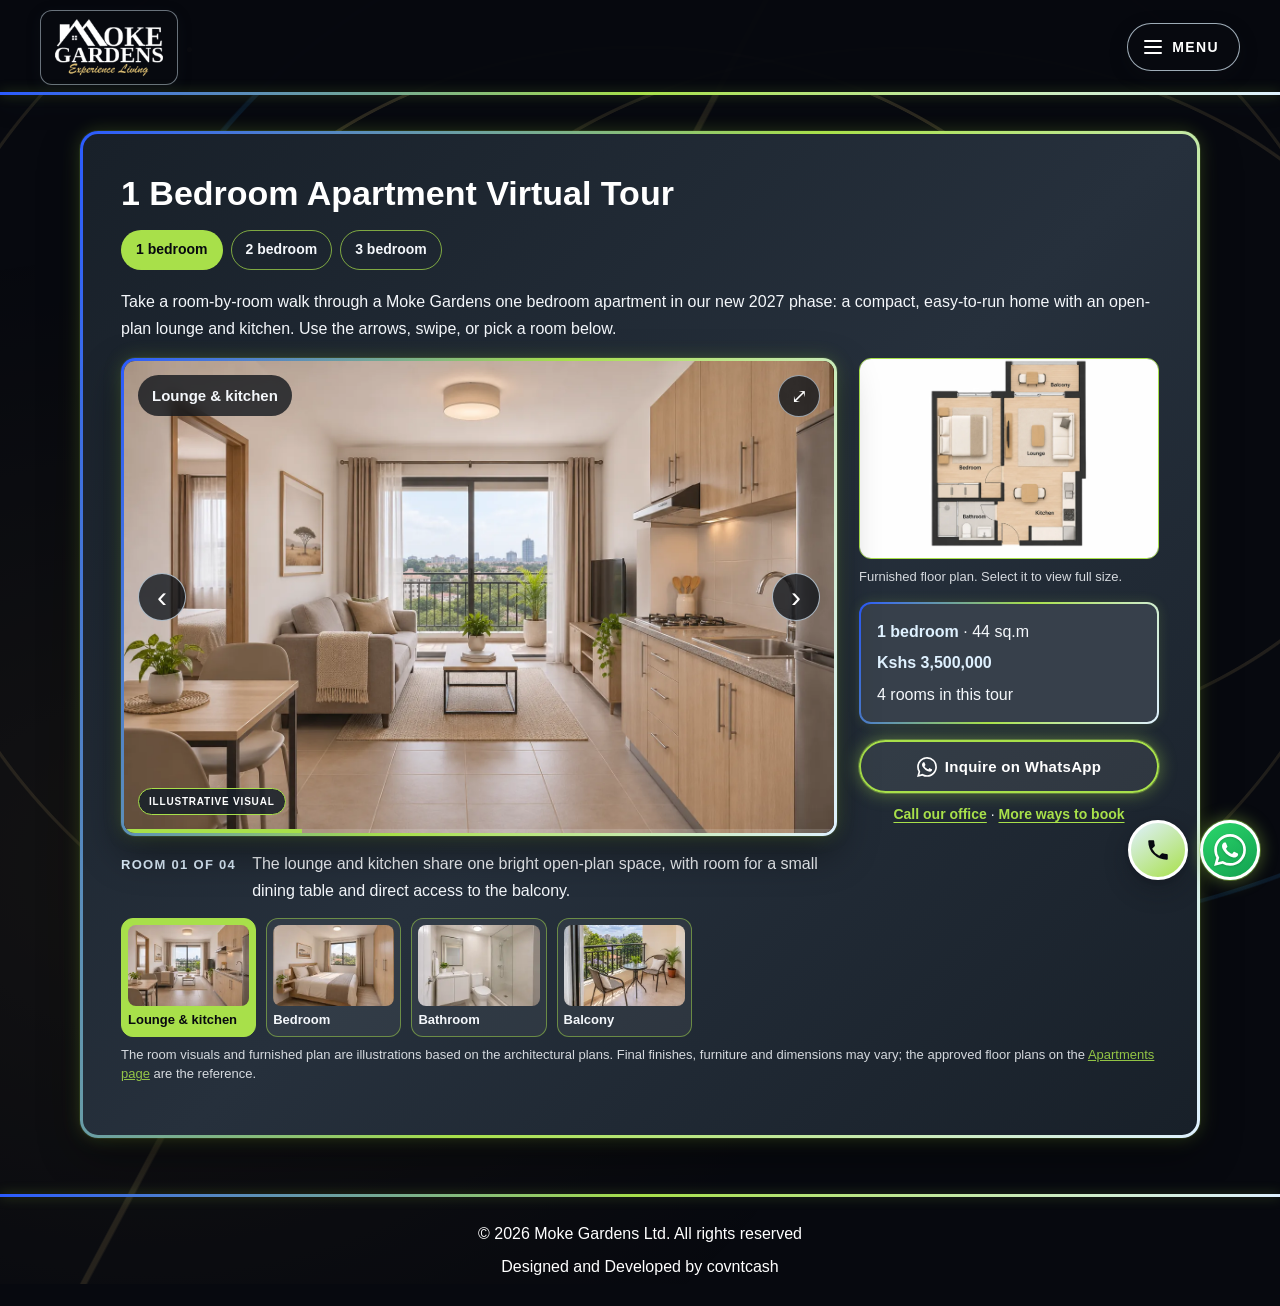
==== 1bed-virtual-tour.html @ 19c8c2a9 "Label the tour WhatsApp button "Inquire on WhatsApp" Co-Authored-By: Claude Opus 5.5 <noreply@anthro" ====
<!doctype html>
<html lang="en">
<head>
    <meta charset="utf-8">
    <meta name="viewport" content="width=device-width, initial-scale=1">
    <title>1 Bedroom Apartment Virtual Tour</title>
    <meta name="robots" content="noindex"><!-- css-playground is an experiment; keep it out of search results -->
    <meta name="description" content="Room-by-room virtual tour of the Moke Gardens one bedroom apartment, with a furnished floor plan.">
    <link rel="icon" type="image/png" href="images/favicon.png">
    <link rel="apple-touch-icon" href="images/apple-touch-icon.png">
    <link rel="stylesheet" href="property-pages.css?v=20261106c">
    <link rel="stylesheet" href="theme-neon.css?v=20261106a">
</head>
<body>
    <a class="skip-link" href="#main">Skip to content</a><div class="site-shell">
    <header class="site-header"><div class="header-inner">
        <a class="brand" href="index.html" aria-label="Moke Gardens home"><img src="images/moke-logo-light.png" alt="Moke Gardens – Experience Living" width="161" height="87"></a>
        <button class="nav-toggle" type="button" aria-expanded="false" aria-controls="site-nav"><span class="nav-toggle-icon" aria-hidden="true"></span><span class="nav-toggle-text">Menu</span></button>
                <nav class="site-nav" id="site-nav" aria-label="Main navigation">
            <a href="index.html">HOME</a><a href="apartments.html">APARTMENTS</a><a href="maisonette.html">MAISONETTES</a><a href="why-moke.html">WHY MOKE</a>
            <details><summary class="active">VIRTUAL TOUR</summary><div class="nav-dropdown"><a href="1bed-virtual-tour.html" aria-current="page">1 BEDROOM APARTMENT</a><a href="2bed-virtual-tour.html">2 BEDROOM APARTMENT</a><a href="3bed-virtual-tour.html">3 BEDROOM APARTMENT</a></div></details>
            <details><summary>GALLERY</summary><div class="nav-dropdown"><a href="construction-progress.html">CONSTRUCTION PROGRESS</a><a href="photo-gallery.html">PHOTOS</a><a href="videos.html">VIDEOS</a></div></details>
            <a href="about-us.html">ABOUT US</a><a href="contact-us.html">CONTACT US</a>
        </nav>
    </div></header>
    <main class="page-content" id="main">
        <section class="content-card" aria-labelledby="tour-title"><h2 id="tour-title">1 Bedroom Apartment Virtual Tour</h2>
            <nav class="tour-switch" aria-label="Choose an apartment tour"><a href="1bed-virtual-tour.html" aria-current="page">1 bedroom</a><a href="2bed-virtual-tour.html">2 bedroom</a><a href="3bed-virtual-tour.html">3 bedroom</a></nav>
            <p>Take a room-by-room walk through a Moke Gardens one bedroom apartment in our new 2027 phase: a compact, easy-to-run home with an open-plan lounge and kitchen. Use the arrows, swipe, or pick a room below.</p>
            <div class="tour-layout">
                <div class="room-tour" data-base="images/tour/1bed/" data-rooms='[{"id": "open-plan-lounge-kitchen", "title": "Lounge &amp; kitchen", "text": "The lounge and kitchen share one bright open-plan space, with room for a small dining table and direct access to the balcony."}, {"id": "bedroom", "title": "Bedroom", "text": "A quiet bedroom with a fitted wardrobe and space for a double bed and bedside tables."}, {"id": "bathroom", "title": "Bathroom", "text": "A practical bathroom with a walk-in shower, ceramic tiles and a vanity basin."}, {"id": "balcony", "title": "Balcony", "text": "A private balcony for morning coffee or evening air, with a tiled floor and metal railing."}]'>
                    <noscript><p>Please enable JavaScript to view the room-by-room tour. You can also see these rooms on the <a href="apartments.html">Apartments page</a>.</p></noscript>
                </div>
                <aside class="tour-aside" aria-label="Apartment details">
                    <figure><a href="images/plans/1-bed-furnished.webp?v=20261105a" data-lightbox="plan-1" data-caption="One bedroom apartment: furnished floor plan (illustrative)"><img src="images/plans/1-bed-furnished.webp?v=20261105a" alt="Furnished floor plan of the one bedroom apartment showing the lounge & kitchen, bedroom, bathroom, balcony" loading="lazy" decoding="async"></a><figcaption>Furnished floor plan. Select it to view full size.</figcaption></figure>
                    <ul class="tour-facts">
                        <li><strong>1 bedroom</strong> · 44 sq.m</li>
                        <li><strong>Kshs 3,500,000</strong></li>
                        <li>4 rooms in this tour</li>
                    </ul>
                    <div class="tour-booking">
                        <a class="btn btn-whatsapp tour-book" href="https://wa.me/254769354526?text=Hello%20Moke%20Gardens%2C%20I%27d%20like%20to%20book%20a%20viewing%20of%20the%201%20bedroom%20apartment%20%2844%20sq.m%2C%20Kshs%203%2C500%2C000%29.%20Which%20days%20are%20available%3F" target="_blank" rel="noopener"><svg viewBox="0 0 24 24" aria-hidden="true" focusable="false"><path fill="currentColor" d="M17.47 14.38c-.3-.15-1.76-.87-2.03-.97-.27-.1-.47-.15-.67.15-.2.3-.77.97-.94 1.16-.17.2-.35.22-.64.08-.3-.15-1.26-.47-2.39-1.48-.88-.79-1.48-1.76-1.65-2.06-.17-.3-.02-.46.13-.6.13-.14.3-.35.45-.52.15-.18.2-.3.3-.5.1-.2.05-.37-.03-.52-.07-.15-.67-1.61-.92-2.2-.24-.58-.49-.5-.67-.51h-.57c-.2 0-.52.07-.79.37-.27.3-1.04 1.02-1.04 2.48s1.07 2.88 1.21 3.07c.15.2 2.1 3.2 5.08 4.49.71.31 1.26.49 1.7.63.71.22 1.36.2 1.87.12.57-.09 1.76-.72 2-1.41.25-.7.25-1.29.18-1.41-.08-.13-.27-.2-.57-.35m-5.42 7.4h-.01a9.87 9.87 0 0 1-5.03-1.38l-.36-.21-3.74.98 1-3.65-.24-.37a9.86 9.86 0 0 1-1.51-5.26c0-5.45 4.44-9.88 9.89-9.88 2.64 0 5.12 1.03 6.99 2.9a9.82 9.82 0 0 1 2.89 6.99c0 5.45-4.44 9.88-9.89 9.88m8.41-18.3A11.82 11.82 0 0 0 12.05 0C5.5 0 .16 5.34.16 11.89c0 2.1.55 4.14 1.59 5.95L.06 24l6.3-1.65a11.88 11.88 0 0 0 5.68 1.45h.01c6.55 0 11.89-5.34 11.89-11.89a11.82 11.82 0 0 0-3.48-8.41Z"/></svg><span>Inquire on WhatsApp</span></a>
                        <p class="tour-book-alt"><a href="tel:+254769354526">Call our office</a><span aria-hidden="true"> &middot; </span><a href="contact-us.html?unit=1-bedroom">More ways to book</a></p>
                    </div>
                </aside>
            </div>
            <p class="tour-note">The room visuals and furnished plan are illustrations based on the architectural plans. Final finishes, furniture and dimensions may vary; the approved floor plans on the <a href="apartments.html">Apartments page</a> are the reference.</p>
        </section>
    </main>
    <footer class="site-footer"><p>&copy; <span data-year>2026</span> Moke Gardens Ltd. All rights reserved</p><p>Designed and Developed by covntcash</p></footer>
</div>    <div class="fab-stack">
        <a class="btn btn-whatsapp" href="https://wa.me/254769354526?text=Hello%20Moke%20Gardens%2C%20I%27d%20like%20to%20book%20a%20viewing." target="_blank" rel="noopener"><svg viewBox="0 0 24 24" aria-hidden="true" focusable="false"><path fill="currentColor" d="M17.47 14.38c-.3-.15-1.76-.87-2.03-.97-.27-.1-.47-.15-.67.15-.2.3-.77.97-.94 1.16-.17.2-.35.22-.64.08-.3-.15-1.26-.47-2.39-1.48-.88-.79-1.48-1.76-1.65-2.06-.17-.3-.02-.46.13-.6.13-.14.3-.35.45-.52.15-.18.2-.3.3-.5.1-.2.05-.37-.03-.52-.07-.15-.67-1.61-.92-2.2-.24-.58-.49-.5-.67-.51h-.57c-.2 0-.52.07-.79.37-.27.3-1.04 1.02-1.04 2.48s1.07 2.88 1.21 3.07c.15.2 2.1 3.2 5.08 4.49.71.31 1.26.49 1.7.63.71.22 1.36.2 1.87.12.57-.09 1.76-.72 2-1.41.25-.7.25-1.29.18-1.41-.08-.13-.27-.2-.57-.35m-5.42 7.4h-.01a9.87 9.87 0 0 1-5.03-1.38l-.36-.21-3.74.98 1-3.65-.24-.37a9.86 9.86 0 0 1-1.51-5.26c0-5.45 4.44-9.88 9.89-9.88 2.64 0 5.12 1.03 6.99 2.9a9.82 9.82 0 0 1 2.89 6.99c0 5.45-4.44 9.88-9.89 9.88m8.41-18.3A11.82 11.82 0 0 0 12.05 0C5.5 0 .16 5.34.16 11.89c0 2.1.55 4.14 1.59 5.95L.06 24l6.3-1.65a11.88 11.88 0 0 0 5.68 1.45h.01c6.55 0 11.89-5.34 11.89-11.89a11.82 11.82 0 0 0-3.48-8.41Z"/></svg><span>WhatsApp our office</span></a>
        <a class="btn btn-gold call-fab" href="tel:+254769354526"><svg viewBox="0 0 24 24" aria-hidden="true" focusable="false"><path fill="currentColor" d="M6.6 10.8a15.1 15.1 0 0 0 6.6 6.6l2.2-2.2c.3-.3.7-.4 1-.2 1.1.4 2.3.6 3.6.6.6 0 1 .4 1 1V20c0 .6-.4 1-1 1A17 17 0 0 1 3 4c0-.6.4-1 1-1h3.5c.6 0 1 .4 1 1 0 1.3.2 2.5.6 3.6.1.3 0 .7-.2 1l-2.3 2.2Z"/></svg><span>Call our office: +254 769 354 526</span></a>
    </div>
    <script src="site.js?v=20261106b" defer></script>
    <script src="room-tour.js?v=20261105a" defer></script>
</body>
</html>
---- property-pages.css ----
:root {
    color-scheme: light;
    --moke-blue: #2779BE;
    --moke-navy: #21448E;
    --moke-deep-navy: #17345C;
    --moke-gold: #D6A84F;
    --moke-light-gold: #E8C878;
    --moke-text: #243247;
    --moke-muted: #5D6B7B;
    --moke-white: #F4F7FB;
    /* Surface palette (navy family). Gold accents and the page background stay as they are. */
    --surface-1: #17345C;
    --surface-2: #214875;
    --surface-hover: #0F2747;
    --stage: #0C1E38;
    --shade-rgb: 23, 52, 92;
    --shade-deep-rgb: 12, 30, 56;
    --ink-rgb: 8, 20, 38;
    /* Accent colours as RGB triplets, for translucent uses */
    --gold-rgb: 214, 168, 79;
    --light-gold-rgb: 232, 200, 120;
    --glow-rgb: 255, 220, 145;
    --moke-blue-rgb: 39, 121, 190;
}

* {
    box-sizing: border-box;
}

html {
    scroll-behavior: smooth;
}

body {
    position: relative;
    isolation: isolate;
    min-width: 320px;
    margin: 0;
    background: var(--moke-blue);
    color: var(--moke-text);
    font: 16px/1.7 Arial, Helvetica, sans-serif;
}

body::before,
body::after {
    position: fixed;
    inset: -30vmax;
    z-index: 0;
    pointer-events: none;
    content: "";
    opacity: 0.5;
    mix-blend-mode: screen;
}

body::before {
    background:
        radial-gradient(ellipse at center, transparent 0 34%, rgba(232, 200, 120, 0.34) 34.06% 34.24%, transparent 34.32% 51%, rgba(232, 200, 120, 0.22) 51.06% 51.22%, transparent 51.3%),
        radial-gradient(circle at 28% 26%, rgba(255, 220, 145, 0.8) 0 2px, transparent 3px),
        radial-gradient(circle at 71% 66%, rgba(255, 220, 145, 0.65) 0 1.5px, transparent 3px);
    animation: moke-background-orbit 72s linear infinite;
}

body::after {
    background:
        linear-gradient(118deg, transparent 46%, rgba(232, 200, 120, 0.24) 46.06% 46.22%, transparent 46.3%),
        radial-gradient(ellipse at 63% 47%, transparent 0 28%, rgba(232, 200, 120, 0.24) 28.06% 28.22%, transparent 28.3% 43%, rgba(39, 121, 190, 0.32) 43.08% 43.28%, transparent 43.4%),
        radial-gradient(circle at 71% 53%, rgba(255, 220, 145, 0.85) 0 2px, rgba(214, 168, 79, 0.2) 3px, transparent 9px),
        radial-gradient(ellipse at 26% 75%, rgba(214, 168, 79, 0.12), transparent 35%);
    animation: moke-background-drift 54s ease-in-out infinite alternate;
}

@keyframes moke-background-orbit {
    from { transform: rotate(0deg) translate3d(-1%, 0, 0); }
    to { transform: rotate(360deg) translate3d(1%, 0, 0); }
}

@keyframes moke-background-drift {
    from { transform: rotate(-8deg) translate3d(-2%, 1%, 0); }
    to { transform: rotate(8deg) translate3d(2%, -1%, 0); }
}

.site-shell {
    position: relative;
    z-index: 1;
    min-height: 100vh;
}

.site-header {
    position: sticky;
    top: 0;
    z-index: 5;
    border-bottom: 1px solid rgba(var(--light-gold-rgb), 0.55);
    background: rgba(var(--moke-blue-rgb), 0.96);
    box-shadow: 0 8px 28px rgba(var(--shade-rgb), 0.14);
    backdrop-filter: blur(12px);
}

.header-inner {
    display: flex;
    width: min(1200px, calc(100% - 40px));
    min-height: 76px;
    padding: 10px 0;
    align-items: center;
    justify-content: space-between;
    gap: 24px;
    margin: 0 auto;
}

.brand {
    display: inline-flex;
    flex: 0 0 auto;
    align-items: center;
}

.brand {
    padding: 6px 12px;
    border-radius: 12px;
    background: var(--moke-blue);
    border: 1px solid rgba(var(--light-gold-rgb), 0.45);
    box-shadow: 0 4px 14px rgba(var(--shade-rgb), 0.25);
}

.brand img {
    display: block;
    width: 112px;
    height: auto;
}

.site-nav {
    display: flex;
    flex-wrap: wrap;
    justify-content: flex-end;
    gap: 8px;
}

.site-nav a,
.site-nav summary {
    border-radius: 999px;
    padding: 9px 14px;
    color: var(--moke-white);
    font-size: 13px;
    font-weight: 700;
    letter-spacing: 0.06em;
    text-decoration: none;
    transition: background-color 180ms ease, color 180ms ease, transform 180ms ease;
}

.site-nav details {
    position: relative;
}

.site-nav summary {
    display: block;
    cursor: pointer;
    list-style: none;
}

.site-nav summary::-webkit-details-marker {
    display: none;
}

.site-nav summary::after {
    content: " ▾";
    color: var(--moke-light-gold);
}

.site-nav a:hover,
.site-nav a:focus-visible,
.site-nav a[aria-current="page"],
.site-nav details[open] > summary,
.site-nav summary.active {
    background: var(--moke-deep-navy);
    color: #FFFFFF;
}

.site-nav a:hover,
.site-nav details:hover > summary {
    transform: translateY(-2px);
}

.nav-dropdown {
    position: absolute;
    top: calc(100% + 8px);
    left: 0;
    z-index: 6;
    display: grid;
    min-width: 230px;
    gap: 4px;
    padding: 8px;
    border: 1px solid var(--moke-gold);
    border-radius: 14px;
    background: var(--moke-deep-navy);
    box-shadow: 0 16px 34px rgba(var(--shade-rgb), 0.3);
}

.nav-dropdown a {
    border-radius: 8px;
    white-space: nowrap;
}

.nav-dropdown a:hover {
    background: rgba(var(--gold-rgb), 0.18);
}

.page-content {
    width: min(1120px, calc(100% - 32px));
    margin: 36px auto 56px;
}

.hero {
    position: relative;
    display: grid;
    min-height: clamp(280px, 45vw, 480px);
    overflow: hidden;
    align-items: end;
    border: 7px solid transparent;
    border-radius: 22px;
    background:
        linear-gradient(135deg, rgba(var(--shade-rgb), 0.15), rgba(var(--shade-rgb), 0.82)) padding-box,
        linear-gradient(110deg, var(--moke-blue), var(--moke-gold), var(--moke-blue), var(--moke-light-gold), var(--moke-blue)) border-box;
    background-size: 100% 100%, 300% 300%;
    box-shadow: 0 18px 44px rgba(var(--shade-rgb), 0.24);
    animation: moke-hero-border 6s linear infinite;
}

.hero-image {
    position: absolute;
    inset: 0;
    width: 100%;
    height: 100%;
    object-fit: cover;
}

.hero-copy {
    position: relative;
    z-index: 1;
    padding: clamp(24px, 5vw, 52px);
    color: #FFFFFF;
    background: linear-gradient(0deg, rgba(var(--shade-rgb), 0.9), transparent);
}

.hero-copy p {
    margin: 0 0 8px;
    color: var(--moke-light-gold);
    font-size: 13px;
    font-weight: 700;
    letter-spacing: 0.14em;
    text-transform: uppercase;
}

.hero-copy h1 {
    margin: 0;
    color: #FFFFFF;
    font-size: clamp(30px, 5vw, 52px);
    line-height: 1.15;
    text-shadow: 0 3px 18px rgba(0, 0, 0, 0.28);
}

.content-card {
    margin-top: 24px;
    padding: clamp(22px, 4vw, 38px);
    border: 2px solid var(--moke-gold);
    border-radius: 18px;
    background: linear-gradient(135deg, var(--surface-1) 0%, var(--surface-2) 52%, var(--surface-1) 100%);
    color: var(--moke-white);
    box-shadow: 0 16px 40px rgba(var(--shade-rgb), 0.18);
}

.content-card h2,
.content-card h3 {
    margin: 0 0 16px;
    color: #FFFFFF;
    line-height: 1.25;
}

.content-card h2 {
    font-size: clamp(24px, 3vw, 34px);
}

.content-card h3 {
    font-size: 20px;
}

.content-card p {
    color: var(--moke-white);
}

.content-card a {
    color: var(--moke-light-gold);
}

.intro {
    display: grid;
    grid-template-columns: minmax(0, 1fr) minmax(240px, 0.8fr);
    align-items: center;
    gap: clamp(20px, 4vw, 42px);
}

.intro p {
    margin: 0;
    color: var(--moke-white);
}

.intro img {
    display: block;
    width: 100%;
    aspect-ratio: 16 / 10;
    border-radius: 12px;
    object-fit: cover;
    box-shadow: 0 10px 24px rgba(var(--shade-rgb), 0.18);
}

.feature-grid {
    display: grid;
    grid-template-columns: repeat(2, minmax(0, 1fr));
    gap: 18px;
    margin-top: 24px;
}

.feature-card {
    padding: clamp(20px, 3vw, 30px);
    border: 1px solid rgba(var(--gold-rgb), 0.68);
    border-radius: 18px;
    background: linear-gradient(145deg, var(--surface-1), var(--surface-2));
    box-shadow: 0 14px 30px rgba(var(--shade-rgb), 0.18);
}

.feature-card h2 {
    margin: 0 0 14px;
    color: var(--moke-light-gold);
    font-size: 23px;
}

.feature-card p {
    color: var(--moke-white);
}

.feature-card ul {
    display: grid;
    gap: 8px;
    margin: 0;
    padding-left: 20px;
    color: var(--moke-white);
}

.feature-card li::marker {
    color: var(--moke-gold);
}

.pricing {
    background: linear-gradient(145deg, var(--surface-1), var(--surface-2));
}

.pricing h2 {
    color: #FFFFFF;
}

.pricing-intro {
    margin: -4px 0 20px;
    color: var(--moke-white);
}

.price-grid {
    display: grid;
    grid-template-columns: repeat(auto-fit, minmax(210px, 1fr));
    gap: 14px;
}

.price-item {
    display: grid;
    gap: 8px;
    padding: 20px;
    border: 1px solid var(--moke-gold);
    border-radius: 14px;
    background: rgba(255, 255, 255, 0.08);
    color: var(--moke-white);
}

.price-item strong {
    color: var(--moke-light-gold);
    font-size: 22px;
}

.site-footer {
    padding: 26px 16px;
    border-top: 1px solid rgba(var(--light-gold-rgb), 0.55);
    color: #FFFFFF;
    text-align: center;
}

.site-footer p {
    margin: 0;
}

.value-grid,
.gallery-grid {
    display: grid;
    grid-template-columns: repeat(auto-fit, minmax(220px, 1fr));
    gap: 16px;
}

.value-card {
    padding: 22px;
    border: 1px solid var(--moke-gold);
    border-radius: 14px;
    background: rgba(255, 255, 255, 0.08);
}

.value-card h2,
.value-card h3 {
    margin: 0 0 8px;
    color: var(--moke-light-gold);
}

.value-card p {
    margin: 0;
    color: var(--moke-white);
}

.gallery-grid figure {
    overflow: hidden;
    margin: 0;
    border: 1px solid var(--moke-gold);
    border-radius: 14px;
    background: rgba(255, 255, 255, 0.08);
}

.gallery-grid a {
    display: block;
}

.gallery-grid img {
    display: block;
    width: 100%;
    aspect-ratio: 16 / 10;
    object-fit: cover;
    transition: transform 260ms ease;
}

.gallery-grid a:hover img,
.gallery-grid a:focus-visible img {
    transform: scale(1.04);
}

.gallery-grid figcaption {
    padding: 10px 12px;
    color: var(--moke-white);
    font-size: 14px;
}

.media-frame {
    overflow: hidden;
    border: 1px solid var(--moke-gold);
    border-radius: 14px;
    background: var(--stage);
    box-shadow: 0 12px 32px rgba(0, 0, 0, 0.22);
}

.media-frame iframe {
    display: block;
    width: 100%;
    aspect-ratio: 16 / 9;
    border: 0;
}

.virtual-tour-frame iframe {
    width: 100%;
    height: min(75vh, 700px);
    min-height: 420px;
    aspect-ratio: auto;
}

.media-note {
    margin: 16px 0 0;
    color: var(--moke-white);
}

.contact-links {
    display: flex;
    flex-wrap: wrap;
    gap: 12px;
}

.contact-links a {
    display: inline-flex;
    align-items: center;
    justify-content: center;
    min-height: 48px;
    padding: 10px 18px;
    border: 1px solid var(--moke-gold);
    border-radius: 999px;
    background: rgba(255, 255, 255, 0.08);
    color: var(--moke-white);
    font-weight: 700;
    text-decoration: none;
}

.contact-links a:hover,
.contact-links a:focus-visible {
    background: var(--moke-gold);
    color: var(--moke-deep-navy);
}

@keyframes moke-hero-border {
    from { background-position: 0 0, 0% 50%; }
    to { background-position: 0 0, 100% 50%; }
}

@media (hover: hover) and (prefers-reduced-motion: no-preference) {
    .content-card,
    .feature-card,
    .price-item {
        transition: transform 240ms ease, box-shadow 240ms ease;
    }

    .feature-card:hover,
    .price-item:hover {
        transform: translateY(-4px);
        box-shadow: 0 20px 42px rgba(var(--shade-rgb), 0.26);
    }
}

@media (max-width: 700px) {
    .header-inner {
        width: min(100% - 24px, 560px);
        min-height: 68px;
        gap: 12px;
    }

    .brand img {
        width: 92px;
    }

    .site-nav {
        gap: 2px;
    }

    .site-nav a {
        padding: 8px 9px;
        font-size: 11px;
    }

    .page-content {
        width: calc(100% - 20px);
        margin-top: 20px;
    }

    .intro,
    .feature-grid {
        grid-template-columns: 1fr;
    }

    .virtual-tour-frame iframe {
        height: 65vh;
        min-height: 360px;
    }
}

@media (prefers-reduced-motion: reduce) {
    *,
    *::before,
    *::after {
        scroll-behavior: auto !important;
        animation-duration: 0.01ms !important;
        animation-iteration-count: 1 !important;
        transition-duration: 0.01ms !important;
    }
}

/* ===== Shared upgrade components ===== */

.skip-link {
    position: absolute;
    left: 12px;
    top: -60px;
    z-index: 20;
    padding: 10px 16px;
    border-radius: 999px;
    background: var(--moke-gold);
    color: var(--moke-deep-navy);
    font-weight: 700;
    text-decoration: none;
}

.skip-link:focus {
    top: 12px;
}

/* Site menu: pages open from the top-right Menu button on every screen size */
.header-inner {
    position: relative;
}

.nav-toggle {
    display: inline-flex;
    flex: 0 0 auto;
    align-items: center;
    gap: 10px;
    height: 48px;
    padding: 0 20px 0 16px;
    border: 1px solid rgba(var(--light-gold-rgb), 0.7);
    border-radius: 999px;
    background: var(--moke-deep-navy);
    color: #FFFFFF;
    font: 700 14px/1 Arial, Helvetica, sans-serif;
    letter-spacing: 0.1em;
    text-transform: uppercase;
    cursor: pointer;
    box-shadow: 0 6px 18px rgba(var(--shade-deep-rgb), 0.25);
    transition: background-color 180ms ease, color 180ms ease, border-color 180ms ease;
}

.nav-toggle:hover,
.nav-toggle:focus-visible {
    border-color: var(--moke-gold);
    background: var(--surface-hover);
}

.nav-toggle[aria-expanded="true"] {
    border-color: var(--moke-gold);
    background: var(--moke-gold);
    color: var(--moke-deep-navy);
}

.nav-toggle-icon,
.nav-toggle-icon::before,
.nav-toggle-icon::after {
    display: block;
    width: 18px;
    height: 2px;
    border-radius: 2px;
    background: currentColor;
    transition: transform 200ms ease, background-color 200ms ease;
}

.nav-toggle-icon {
    position: relative;
}

.nav-toggle-icon::before,
.nav-toggle-icon::after {
    position: absolute;
    left: 0;
    content: "";
}

.nav-toggle-icon::before { top: -6px; }
.nav-toggle-icon::after { top: 6px; }

.nav-toggle[aria-expanded="true"] .nav-toggle-icon { background: transparent; }
.nav-toggle[aria-expanded="true"] .nav-toggle-icon::before { transform: translateY(6px) rotate(45deg); }
.nav-toggle[aria-expanded="true"] .nav-toggle-icon::after { transform: translateY(-6px) rotate(-45deg); }

.site-nav {
    position: absolute;
    top: calc(100% + 10px);
    right: 0;
    left: auto;
    z-index: 6;
    display: none;
    flex-direction: column;
    flex-wrap: nowrap;
    gap: 2px;
    width: min(340px, calc(100vw - 24px));
    max-height: calc(100vh - 120px);
    overflow-y: auto;
    padding: 10px;
    border: 1px solid var(--moke-gold);
    border-radius: 18px;
    background: var(--moke-deep-navy);
    box-shadow: 0 24px 48px rgba(var(--shade-deep-rgb), 0.45);
}

.site-nav.is-open {
    display: flex;
    animation: menu-in 160ms ease-out;
}

@keyframes menu-in {
    from { opacity: 0; transform: translateY(-6px); }
    to { opacity: 1; transform: none; }
}

.site-nav a,
.site-nav summary {
    padding: 12px 16px;
    border-radius: 12px;
    font-size: 14px;
}

.site-nav a:hover,
.site-nav details:hover > summary {
    transform: none;
}

.site-nav a:hover,
.site-nav a:focus-visible,
.site-nav summary:hover,
.site-nav summary:focus-visible,
.site-nav details[open] > summary {
    background: rgba(var(--gold-rgb), 0.16);
    color: var(--moke-light-gold);
}

.site-nav a[aria-current="page"] {
    background: var(--moke-gold);
    color: var(--moke-deep-navy);
}

.site-nav details {
    position: static;
}

.nav-dropdown {
    position: static;
    display: grid;
    min-width: 0;
    gap: 2px;
    margin: 2px 0 6px 18px;
    padding: 0 0 0 10px;
    border: 0;
    border-left: 2px solid rgba(var(--light-gold-rgb), 0.5);
    border-radius: 0;
    background: transparent;
    box-shadow: none;
}

.nav-dropdown a {
    padding: 10px 14px;
    font-size: 13px;
    white-space: normal;
}

@media (max-width: 700px) {
    .nav-toggle {
        height: 46px;
        padding: 0 16px 0 14px;
    }

    .site-nav {
        width: 100%;
    }
}

/* Buttons */
.btn {
    display: inline-flex;
    align-items: center;
    justify-content: center;
    gap: 8px;
    min-height: 48px;
    padding: 12px 22px;
    border: 1px solid var(--moke-gold);
    border-radius: 999px;
    background: rgba(255, 255, 255, 0.1);
    color: #FFFFFF;
    font-size: 15px;
    font-weight: 700;
    letter-spacing: 0.02em;
    text-decoration: none;
    transition: background-color 180ms ease, color 180ms ease, transform 180ms ease;
}

.btn:hover,
.btn:focus-visible {
    background: rgba(255, 255, 255, 0.2);
    transform: translateY(-2px);
}

.btn-gold {
    background: var(--moke-gold);
    color: var(--moke-deep-navy);
}

.btn-gold:hover,
.btn-gold:focus-visible {
    background: var(--moke-light-gold);
}

.content-card a.btn {
    color: #FFFFFF;
}

.content-card a.btn-gold {
    color: var(--moke-deep-navy);
}

.btn-row {
    display: flex;
    flex-wrap: wrap;
    gap: 12px;
    margin-top: 22px;
}

/* Home hero */
.hero--home {
    min-height: clamp(460px, 62vw, 640px);
}

.hero--home .hero-copy {
    padding-top: clamp(80px, 14vw, 160px);
    background: linear-gradient(0deg, rgba(var(--shade-rgb), 0.95) 10%, rgba(var(--shade-rgb), 0.55) 60%, transparent);
}

.hero-copy .hero-lead {
    max-width: 640px;
    margin: 16px 0 0;
    color: var(--moke-white);
    font-size: clamp(16px, 1.8vw, 19px);
    font-weight: 400;
    letter-spacing: 0;
    line-height: 1.6;
    text-transform: none;
}

/* Quick facts */
.fact-grid {
    display: grid;
    grid-template-columns: repeat(4, minmax(0, 1fr));
    gap: 14px;
    margin-top: 24px;
}

.fact {
    padding: 18px 20px;
    border: 1px solid rgba(var(--gold-rgb), 0.7);
    border-radius: 16px;
    background: linear-gradient(145deg, var(--surface-1), var(--surface-2));
    color: var(--moke-white);
}

.fact strong {
    display: block;
    color: var(--moke-light-gold);
    font-size: clamp(24px, 3vw, 32px);
    line-height: 1.1;
}

.fact span {
    display: block;
    margin-top: 6px;
    font-size: 14px;
    line-height: 1.45;
}

/* Section heading on the blue page background */
.section-head {
    margin: 48px 0 0;
    color: #FFFFFF;
}

.section-head p {
    margin: 0 0 6px;
    color: var(--moke-light-gold);
    font-size: 13px;
    font-weight: 700;
    letter-spacing: 0.14em;
    text-transform: uppercase;
}

.section-head h2 {
    margin: 0;
    font-size: clamp(26px, 3.4vw, 38px);
    line-height: 1.2;
}

/* Listing cards */
.listing-grid {
    display: grid;
    grid-template-columns: repeat(2, minmax(0, 1fr));
    gap: 18px;
    margin-top: 20px;
}

.listing-card {
    display: flex;
    flex-direction: column;
    overflow: hidden;
    border: 1px solid rgba(var(--gold-rgb), 0.7);
    border-radius: 18px;
    background: linear-gradient(145deg, var(--surface-1), var(--surface-2));
    color: var(--moke-white);
    box-shadow: 0 14px 30px rgba(var(--shade-rgb), 0.2);
}

.listing-card img {
    display: block;
    width: 100%;
    aspect-ratio: 16 / 10;
    object-fit: cover;
    background: var(--surface-2);
}

.listing-body {
    display: flex;
    flex: 1;
    flex-direction: column;
    padding: clamp(20px, 3vw, 28px);
}

.listing-body h3 {
    margin: 0;
    color: #FFFFFF;
    font-size: 24px;
}

.listing-tag {
    align-self: flex-start;
    margin-bottom: 10px;
    padding: 4px 12px;
    border-radius: 999px;
    background: rgba(var(--light-gold-rgb), 0.16);
    color: var(--moke-light-gold);
    font-size: 12px;
    font-weight: 700;
    letter-spacing: 0.08em;
    text-transform: uppercase;
}

.listing-body p {
    margin: 10px 0 0;
}

.listing-price {
    color: var(--moke-light-gold);
    font-size: 18px;
    font-weight: 700;
}

.listing-body .btn-row {
    margin-top: auto;
    padding-top: 20px;
}

/* Partner and split blocks */
.split {
    display: grid;
    grid-template-columns: minmax(0, 1.2fr) minmax(220px, 0.8fr);
    align-items: center;
    gap: clamp(20px, 4vw, 42px);
}

.split img {
    display: block;
    width: 100%;
    border-radius: 12px;
    object-fit: cover;
}

.partner-logo {
    display: block;
    max-width: 200px;
    padding: 12px 16px;
    border-radius: 12px;
    background: #FFFFFF;
}

.partner-logo img {
    display: block;
    width: 100%;
    height: auto;
}

.contact-people {
    display: grid;
    grid-template-columns: repeat(auto-fit, minmax(220px, 1fr));
    gap: 14px;
    margin-top: 18px;
}

.contact-person {
    padding: 16px 18px;
    border: 1px solid rgba(var(--gold-rgb), 0.6);
    border-radius: 14px;
    background: rgba(255, 255, 255, 0.06);
}

.contact-person strong {
    display: block;
    color: #FFFFFF;
}

.contact-person a {
    display: block;
    margin-top: 4px;
    overflow-wrap: anywhere;
}

.fine-print {
    margin-top: 16px;
    color: rgba(244, 247, 251, 0.82);
    font-size: 14px;
}

/* Call-to-action band */
.cta-band {
    margin-top: 48px;
    text-align: center;
    background:
        radial-gradient(circle at 20% 0%, rgba(var(--light-gold-rgb), 0.22), transparent 55%),
        linear-gradient(135deg, var(--surface-1) 0%, var(--surface-2) 52%, var(--surface-1) 100%);
}

.cta-band p {
    max-width: 560px;
    margin: 0 auto;
}

.cta-band .btn-row {
    justify-content: center;
}

/* Footer */
.site-footer {
    display: grid;
    gap: 6px;
    justify-items: center;
}

.site-footer nav {
    display: flex;
    flex-wrap: wrap;
    justify-content: center;
    gap: 6px 18px;
    margin-bottom: 8px;
}

.site-footer a {
    color: var(--moke-white);
    font-size: 14px;
    text-decoration: none;
}

.site-footer a:hover {
    color: var(--moke-light-gold);
    text-decoration: underline;
}

/* Floating call button (phones) */
.call-fab {
    position: fixed;
    right: 16px;
    bottom: 16px;
    z-index: 8;
    display: none;
    box-shadow: 0 10px 26px rgba(var(--shade-deep-rgb), 0.4);
}

/* Scroll reveal (only when JS is running) */
.js .reveal {
    opacity: 0;
    transform: translateY(18px);
    transition: opacity 600ms ease, transform 600ms ease;
}

.js .reveal.is-visible {
    opacity: 1;
    transform: none;
}

@media (max-width: 900px) {
    .fact-grid {
        grid-template-columns: repeat(2, minmax(0, 1fr));
    }

    .listing-grid,
    .split {
        grid-template-columns: 1fr;
    }
}

@media (max-width: 700px) {
    .call-fab {
        display: inline-flex;
    }

    .site-footer {
        padding-bottom: 88px;
    }

    .btn-row .btn {
        flex: 1 1 100%;
    }
}

@media (prefers-reduced-motion: reduce) {
    .js .reveal {
        opacity: 1;
        transform: none;
    }
}

/* ===== Galleries, floor plans, lightbox ===== */

.jump-links {
    display: flex;
    flex-wrap: wrap;
    gap: 8px;
    margin-top: 18px;
}

.content-card .jump-links a {
    padding: 7px 14px;
    border: 1px solid rgba(var(--gold-rgb), 0.7);
    border-radius: 999px;
    background: rgba(255, 255, 255, 0.06);
    color: var(--moke-white);
    font-size: 14px;
    font-weight: 700;
    text-decoration: none;
}

.content-card .jump-links a:hover,
.content-card .jump-links a:focus-visible {
    background: var(--moke-gold);
    color: var(--moke-deep-navy);
}

.content-card[id] {
    scroll-margin-top: 110px;
}

.gallery-grid img {
    height: auto;
    background: rgba(255, 255, 255, 0.06);
}

.interior-grid + h3 {
    margin-top: 28px;
}

.plan-grid img {
    aspect-ratio: 4 / 5;
    padding: 10px;
    object-fit: contain;
    background: #FFFFFF;
}

.why-photo {
    display: block;
    width: 100%;
    aspect-ratio: 21 / 9;
    margin: 6px 0 24px;
    border-radius: 14px;
    object-fit: cover;
    box-shadow: 0 10px 24px rgba(var(--shade-deep-rgb), 0.25);
}

.listing-card img,
.intro img,
.hero-image {
    height: auto;
}

.hero-image {
    height: 100%;
}

.lightbox {
    width: 100vw;
    max-width: none;
    height: 100vh;
    max-height: none;
    margin: 0;
    padding: 0;
    border: 0;
    background: rgba(var(--ink-rgb), 0.94);
    color: #FFFFFF;
}

.lightbox::backdrop {
    background: rgba(var(--ink-rgb), 0.6);
}

.lightbox[open] {
    display: grid;
    grid-template-rows: 1fr auto;
    place-items: center;
}

.lightbox figure {
    display: grid;
    width: 100%;
    height: 100%;
    margin: 0;
    padding: 64px 72px 0;
    place-items: center;
    box-sizing: border-box;
}

.lightbox img {
    max-width: 100%;
    max-height: calc(100vh - 140px);
    border-radius: 10px;
    object-fit: contain;
    box-shadow: 0 20px 60px rgba(0, 0, 0, 0.5);
}

.lightbox-caption {
    padding: 14px 16px 22px;
    font-size: 15px;
    text-align: center;
}

.lightbox-caption span {
    margin-left: 10px;
    color: var(--moke-light-gold);
}

.lightbox button {
    position: absolute;
    display: grid;
    width: 48px;
    height: 48px;
    place-items: center;
    border: 1px solid rgba(var(--light-gold-rgb), 0.6);
    border-radius: 999px;
    background: rgba(var(--shade-rgb), 0.85);
    color: #FFFFFF;
    font-size: 24px;
    line-height: 1;
    cursor: pointer;
}

.lightbox button:hover,
.lightbox button:focus-visible {
    background: var(--moke-gold);
    color: var(--moke-deep-navy);
}

.lightbox-close { top: 14px; right: 14px; }
.lightbox-prev { top: 50%; left: 14px; transform: translateY(-50%); }
.lightbox-next { top: 50%; right: 14px; transform: translateY(-50%); }

/* WhatsApp (inline buttons) */
.btn-whatsapp {
    border-color: #1FB855;
    background: linear-gradient(135deg, #2BD66B, #17A34A);
    color: #06301A;
}

.btn-whatsapp:hover,
.btn-whatsapp:focus-visible {
    background: linear-gradient(135deg, #45E07F, #1FB855);
}

.content-card a.btn-whatsapp,
.contact-links a.btn-whatsapp {
    color: #06301A;
}

.btn-whatsapp svg {
    width: 20px;
    height: 20px;
    flex: 0 0 auto;
}

/* Floating chat + call buttons */
.fab-stack {
    position: fixed;
    right: 20px;
    bottom: 20px;
    z-index: 8;
    display: flex;
    flex-direction: column;
    align-items: flex-end;
    gap: 12px;
}

.fab-stack .btn {
    position: relative;
    width: 60px;
    height: 60px;
    min-height: 0;
    padding: 0;
    border: 3px solid #FFFFFF;
    box-shadow:
        0 2px 4px rgba(var(--shade-deep-rgb), 0.18),
        0 10px 24px rgba(var(--shade-deep-rgb), 0.32);
    transition: transform 200ms ease, box-shadow 200ms ease;
}

.fab-stack .btn:hover,
.fab-stack .btn:focus-visible {
    transform: translateY(-3px) scale(1.04);
    box-shadow:
        0 4px 8px rgba(var(--shade-deep-rgb), 0.2),
        0 16px 32px rgba(var(--shade-deep-rgb), 0.38);
}

.fab-stack .btn-whatsapp {
    background: linear-gradient(145deg, #2BD66B 0%, #12A150 100%);
    color: #FFFFFF;
}

.fab-stack .btn-whatsapp svg {
    width: 32px;
    height: 32px;
    filter: drop-shadow(0 1px 1px rgba(0, 0, 0, 0.15));
}

/* Soft pulse ring to draw the eye, every few seconds */
.fab-stack .btn-whatsapp::before {
    position: absolute;
    inset: -3px;
    z-index: -1;
    border-radius: 999px;
    background: #25D366;
    content: "";
    animation: wa-pulse 3.2s ease-out infinite;
}

@keyframes wa-pulse {
    0% { opacity: 0.55; transform: scale(1); }
    60% { opacity: 0; transform: scale(1.55); }
    100% { opacity: 0; transform: scale(1.55); }
}

/* Label that slides out on hover (desktop); kept for screen readers otherwise */
.fab-stack .btn span {
    position: absolute;
    width: 1px;
    height: 1px;
    overflow: hidden;
    clip: rect(0 0 0 0);
    white-space: nowrap;
}

@media (hover: hover) and (min-width: 701px) {
    .fab-stack .btn-whatsapp span {
        top: 50%;
        right: calc(100% + 12px);
        width: auto;
        height: auto;
        padding: 9px 14px;
        overflow: visible;
        clip: auto;
        border-radius: 10px;
        background: #FFFFFF;
        color: var(--moke-deep-navy);
        font-size: 14px;
        font-weight: 700;
        letter-spacing: 0;
        box-shadow: 0 8px 22px rgba(var(--shade-deep-rgb), 0.3);
        opacity: 0;
        pointer-events: none;
        transform: translate(8px, -50%);
        transition: opacity 180ms ease, transform 180ms ease;
    }

    .fab-stack .btn-whatsapp:hover span,
    .fab-stack .btn-whatsapp:focus-visible span {
        opacity: 1;
        transform: translate(0, -50%);
    }
}

.fab-stack .call-fab {
    position: relative;
    inset: auto;
    background: linear-gradient(145deg, var(--moke-light-gold), var(--moke-gold));
    color: var(--moke-deep-navy);
}

.fab-stack .call-fab svg {
    width: 26px;
    height: 26px;
}

@media (max-width: 700px) {
    .hero--home .hero-copy {
        padding-top: 210px;
    }

    .fab-stack {
        right: 14px;
        bottom: 14px;
        gap: 10px;
    }

    .fab-stack .btn {
        width: 54px;
        height: 54px;
    }

    .fab-stack .btn-whatsapp svg {
        width: 29px;
        height: 29px;
    }
}

@media (prefers-reduced-motion: reduce) {
    .fab-stack .btn-whatsapp::before {
        display: none;
    }
}

@media (max-width: 700px) {
    .lightbox figure {
        padding: 64px 8px 0;
    }

    .lightbox-prev,
    .lightbox-next {
        top: auto;
        bottom: 14px;
        transform: none;
    }

    .lightbox-caption {
        padding: 14px 72px 26px;
    }

    .why-photo {
        aspect-ratio: 16 / 10;
    }
}

.contact-links a {
    gap: 8px;
}

@media (max-width: 700px) {
    .site-footer {
        padding-bottom: 140px;
    }
}

.hero-copy p {
    text-shadow: 0 1px 10px rgba(var(--ink-rgb), 0.85), 0 0 2px rgba(var(--ink-rgb), 0.6);
}

.hero-copy {
    background: linear-gradient(0deg, rgba(var(--shade-rgb), 0.94) 0%, rgba(var(--shade-rgb), 0.6) 55%, transparent);
}

/* Click-to-play YouTube (loads the player only when pressed) */
.video-lite {
    position: relative;
    display: block;
    width: 100%;
    aspect-ratio: 16 / 9;
    padding: 0;
    overflow: hidden;
    border: 0;
    background: var(--stage);
    cursor: pointer;
}

.video-lite img {
    position: absolute;
    inset: 0;
    width: 100%;
    height: 100%;
    object-fit: cover;
    opacity: 0.75;
    transition: opacity 200ms ease, transform 400ms ease;
}

.video-lite:hover img,
.video-lite:focus-visible img {
    opacity: 0.9;
    transform: scale(1.02);
}

.video-play {
    position: absolute;
    top: 50%;
    left: 50%;
    width: 84px;
    height: 84px;
    border-radius: 999px;
    background: var(--moke-gold);
    box-shadow: 0 10px 30px rgba(0, 0, 0, 0.4);
    transform: translate(-50%, -50%);
}

.video-play::after {
    position: absolute;
    top: 50%;
    left: 54%;
    border-width: 16px 0 16px 26px;
    border-style: solid;
    border-color: transparent transparent transparent var(--moke-deep-navy);
    content: "";
    transform: translate(-50%, -50%);
}

.video-label {
    position: absolute;
    bottom: 18px;
    left: 0;
    right: 0;
    color: #FFFFFF;
    font-size: 15px;
    font-weight: 700;
    letter-spacing: 0.06em;
    text-align: center;
    text-shadow: 0 2px 10px rgba(0, 0, 0, 0.6);
    text-transform: uppercase;
}

/* Contact page: WhatsApp button matches the homepage one */
.contact-links a.btn-whatsapp {
    border-color: #1FB855;
    background: linear-gradient(135deg, #2BD66B, #17A34A);
    color: #06301A;
}

.contact-links a.btn-whatsapp:hover,
.contact-links a.btn-whatsapp:focus-visible {
    background: linear-gradient(135deg, #45E07F, #1FB855);
    color: #06301A;
}

/* Floating buttons: Call beside WhatsApp at the bottom right */
.fab-stack {
    flex-direction: row-reverse;
    align-items: center;
}

.fab-stack .call-fab {
    display: inline-flex;
}

@media (hover: hover) and (min-width: 701px) {
    .fab-stack .btn span {
        top: auto;
        right: 0;
        bottom: calc(100% + 12px);
        width: auto;
        height: auto;
        padding: 9px 14px;
        overflow: visible;
        clip: auto;
        border-radius: 10px;
        background: #FFFFFF;
        color: var(--moke-deep-navy);
        font-size: 14px;
        font-weight: 700;
        letter-spacing: 0;
        box-shadow: 0 8px 22px rgba(var(--shade-deep-rgb), 0.3);
        opacity: 0;
        pointer-events: none;
        transform: translateY(6px);
        transition: opacity 180ms ease, transform 180ms ease;
    }

    .fab-stack .btn:hover span,
    .fab-stack .btn:focus-visible span {
        opacity: 1;
        transform: none;
    }
}

@media (max-width: 700px) {
    .site-footer {
        padding-bottom: 96px;
    }
}

/* ===== 360° virtual tour viewer ===== */
.tour {
    display: grid;
    gap: 14px;
}

.tour:fullscreen {
    display: block;
    background: var(--stage);
}

.tour-view {
    position: relative;
    height: min(72vh, 680px);
    min-height: 380px;
    overflow: hidden;
    border: 1px solid var(--moke-gold);
    border-radius: 14px;
    background: var(--stage);
    cursor: grab;
    touch-action: none;
    user-select: none;
    -webkit-user-select: none;
}

.tour:fullscreen .tour-view {
    height: 100vh;
    border: 0;
    border-radius: 0;
}

.tour:fullscreen .tour-rooms {
    position: absolute;
    right: 0;
    bottom: 16px;
    left: 0;
    justify-content: center;
}

.tour-view.is-dragging {
    cursor: grabbing;
}

.tour-view:focus-visible {
    outline: 3px solid var(--moke-light-gold);
    outline-offset: 2px;
}

.tour-canvas {
    position: absolute;
    inset: 0;
    display: block;
    width: 100%;
    height: 100%;
}

.tour-view.is-static {
    background-position: center;
    background-size: cover;
}

.tour-view.is-static .tour-canvas,
.tour-view.is-static .tour-hint,
.tour-view.is-static .tour-btn[data-act="zoomin"],
.tour-view.is-static .tour-btn[data-act="zoomout"] {
    display: none;
}

.tour-loading {
    position: absolute;
    top: 50%;
    left: 50%;
    display: none;
    width: 46px;
    height: 46px;
    margin: -23px 0 0 -23px;
    border: 4px solid rgba(255, 255, 255, 0.25);
    border-top-color: var(--moke-gold);
    border-radius: 999px;
    animation: tour-spin 800ms linear infinite;
}

.tour-view.is-loading .tour-loading {
    display: block;
}

@keyframes tour-spin {
    to { transform: rotate(360deg); }
}

.tour-title {
    position: absolute;
    top: 14px;
    left: 14px;
    margin: 0;
    padding: 8px 14px;
    border-radius: 999px;
    background: rgba(var(--shade-deep-rgb), 0.78);
    color: #FFFFFF;
    font-size: 15px;
    font-weight: 700;
    backdrop-filter: blur(6px);
}

.tour-hint {
    position: absolute;
    bottom: 16px;
    left: 50%;
    margin: 0;
    padding: 8px 16px;
    border-radius: 999px;
    background: rgba(var(--shade-deep-rgb), 0.78);
    color: #FFFFFF;
    font-size: 14px;
    pointer-events: none;
    transform: translateX(-50%);
    transition: opacity 300ms ease;
}

.tour-hint.is-hidden {
    opacity: 0;
}

.tour-tools {
    position: absolute;
    top: 14px;
    right: 14px;
    display: flex;
    gap: 8px;
}

.tour-btn {
    display: grid;
    width: 42px;
    height: 42px;
    place-items: center;
    border: 1px solid rgba(var(--light-gold-rgb), 0.6);
    border-radius: 999px;
    background: rgba(var(--shade-deep-rgb), 0.78);
    color: #FFFFFF;
    font-size: 20px;
    line-height: 1;
    cursor: pointer;
}

.tour-btn:hover,
.tour-btn:focus-visible {
    background: var(--moke-gold);
    color: var(--moke-deep-navy);
}

.tour-rooms {
    display: flex;
    flex-wrap: wrap;
    gap: 8px;
}

.tour-rooms button {
    padding: 9px 16px;
    border: 1px solid rgba(var(--gold-rgb), 0.7);
    border-radius: 999px;
    background: rgba(255, 255, 255, 0.06);
    color: var(--moke-white);
    font: 700 14px/1.2 Arial, Helvetica, sans-serif;
    cursor: pointer;
}

.tour-rooms button:hover,
.tour-rooms button:focus-visible {
    background: rgba(var(--gold-rgb), 0.2);
}

.tour-rooms button[aria-current="true"] {
    background: var(--moke-gold);
    color: var(--moke-deep-navy);
}

@media (max-width: 700px) {
    .tour-view {
        height: 62vh;
        min-height: 320px;
    }

    .tour-rooms {
        flex-wrap: nowrap;
        overflow-x: auto;
        padding-bottom: 4px;
        scrollbar-width: thin;
    }

    .tour-rooms button {
        flex: 0 0 auto;
    }
}

/* Illustrative visual label on artist's impressions */
.render-figure {
    position: relative;
    margin: 0;
}
.render-figure img {
    display: block;
}
.render-label {
    position: absolute;
    right: 12px;
    bottom: 12px;
    z-index: 2;
    padding: 4px 10px;
    border: 1px solid var(--moke-gold);
    border-radius: 999px;
    background: rgba(var(--shade-rgb), 0.88);
    color: #FFFFFF;
    font-size: 10px;
    font-weight: 700;
    letter-spacing: 0.08em;
    text-transform: uppercase;
    pointer-events: none;
}
.hero > .render-label {
    top: 14px;
    bottom: auto;
}
.gallery-grid .render-figure .render-label {
    bottom: auto;
    top: 10px;
}
.gallery-grid .render-figure {
    border: 1px solid var(--moke-gold);
}

/* Homepage hero slideshow */
.hero-slides {
    position: absolute;
    inset: 0;
}
.hero-slide {
    opacity: 0;
    transition: opacity 1.2s ease, transform 7s ease-out;
    transform: scale(1.04);
}
.hero-slide.is-active {
    opacity: 1;
    transform: scale(1);
}
.hero-dots {
    position: absolute;
    top: 16px;
    right: 16px;
    z-index: 2;
    display: flex;
    gap: 8px;
    padding: 6px 10px;
    border-radius: 999px;
    background: rgba(var(--shade-rgb), 0.55);
}
.hero-dots button {
    width: 10px;
    height: 10px;
    padding: 0;
    border: 1px solid var(--moke-light-gold);
    border-radius: 50%;
    background: transparent;
    cursor: pointer;
}
.hero-dots button[aria-current="true"] {
    background: var(--moke-light-gold);
}
.hero-dots button:focus-visible {
    outline: 2px solid #FFFFFF;
    outline-offset: 2px;
}
@media (prefers-reduced-motion: reduce) {
    .hero-slide { transition: none; transform: none; }
}
.hero-slides .hero-render-label {
    top: 16px;
    left: 16px;
    right: auto;
    bottom: auto;
    opacity: 0;
    transition: opacity 0.8s ease;
}
.hero-slide.is-active[data-illustrative] + .hero-render-label {
    opacity: 1;
}
@media (max-width: 600px) {
    .hero-slides .hero-render-label {
        top: 52px;
        left: auto;
        right: 16px;
    }
}

/* ===== Room-by-room tour (illustrative visuals) ===== */
.tour-layout {
    display: grid;
    grid-template-columns: minmax(0, 1fr) minmax(220px, 300px);
    gap: 22px;
    align-items: start;
}

.room-tour {
    display: grid;
    gap: 14px;
    min-width: 0;
}

.room-tour:focus {
    outline: none;
}

.room-tour:fullscreen {
    display: block;
    background: var(--stage);
}

.room-tour-stage {
    position: relative;
    overflow: hidden;
    aspect-ratio: 3 / 2;
    border: 1px solid var(--moke-gold);
    border-radius: 14px;
    background: var(--stage);
}

.room-tour:fullscreen .room-tour-stage {
    height: 100vh;
    aspect-ratio: auto;
    border: 0;
    border-radius: 0;
}

.room-tour:fullscreen .room-tour-info,
.room-tour:fullscreen .room-tour-rooms {
    display: none;
}

.room-tour-img {
    display: block;
    width: 100%;
    height: 100%;
    object-fit: cover;
    transition: opacity 220ms ease;
}

.room-tour:fullscreen .room-tour-img {
    object-fit: contain;
}

.room-tour-stage.is-loading .room-tour-img {
    opacity: 0.35;
}

.room-tour-stage .render-label {
    right: auto;
    bottom: 18px;
    left: 14px;
}

.room-tour-arrow {
    position: absolute;
    top: 50%;
    display: grid;
    width: 48px;
    height: 48px;
    place-items: center;
    border: 1px solid rgba(var(--light-gold-rgb), 0.7);
    border-radius: 999px;
    background: rgba(var(--shade-deep-rgb), 0.78);
    color: #FFFFFF;
    font-size: 30px;
    line-height: 1;
    cursor: pointer;
    transform: translateY(-50%);
}

.room-tour-arrow.is-prev { left: 14px; }
.room-tour-arrow.is-next { right: 14px; }

.room-tour-arrow:hover,
.room-tour-arrow:focus-visible {
    background: var(--moke-gold);
    color: var(--moke-deep-navy);
}

.room-tour-progress {
    position: absolute;
    right: 0;
    bottom: 0;
    left: 0;
    height: 4px;
    background: rgba(255, 255, 255, 0.15);
}

.room-tour-progress span {
    display: block;
    width: 0;
    height: 100%;
    background: var(--moke-gold);
    transition: width 300ms ease;
}

.room-tour-info {
    display: flex;
    flex-wrap: wrap;
    gap: 4px 16px;
    align-items: baseline;
}

.content-card .room-tour-count {
    margin: 0;
    color: var(--moke-light-gold);
    font-size: 13px;
    font-weight: 700;
    letter-spacing: 0.1em;
    text-transform: uppercase;
    white-space: nowrap;
}

.content-card .room-tour-text {
    flex: 1 1 280px;
    margin: 0;
}

.room-tour-rooms {
    display: grid;
    grid-template-columns: repeat(auto-fill, minmax(118px, 1fr));
    gap: 10px;
}

.room-tour-rooms button {
    display: grid;
    gap: 6px;
    padding: 6px 6px 8px;
    border: 1px solid rgba(var(--gold-rgb), 0.5);
    border-radius: 12px;
    background: rgba(255, 255, 255, 0.06);
    color: var(--moke-white);
    font: 700 13px/1.25 Arial, Helvetica, sans-serif;
    text-align: left;
    cursor: pointer;
}

.room-tour-rooms img {
    display: block;
    width: 100%;
    aspect-ratio: 3 / 2;
    border-radius: 8px;
    object-fit: cover;
}

.room-tour-rooms button:hover,
.room-tour-rooms button:focus-visible {
    background: rgba(var(--gold-rgb), 0.2);
}

.room-tour-rooms button[aria-current="true"] {
    border-color: var(--moke-gold);
    background: var(--moke-gold);
    color: var(--moke-deep-navy);
}

.tour-aside {
    display: grid;
    gap: 16px;
}

.tour-aside figure {
    margin: 0;
}

.tour-aside figure a {
    display: block;
    overflow: hidden;
    border: 1px solid var(--moke-gold);
    border-radius: 12px;
    background: #FFFFFF;
}

.tour-aside figure img {
    display: block;
    width: 100%;
    height: auto;
}

.tour-aside figcaption,
.content-card .tour-note {
    margin-top: 8px;
    color: var(--moke-white);
    font-size: 13px;
    line-height: 1.5;
    opacity: 0.85;
}

.tour-facts {
    margin: 0;
    padding: 14px 16px;
    border: 1px solid rgba(var(--gold-rgb), 0.5);
    border-radius: 12px;
    background: rgba(255, 255, 255, 0.06);
    list-style: none;
}

.tour-facts li + li {
    margin-top: 4px;
}

.tour-facts strong {
    color: var(--moke-light-gold);
}

.tour-switch {
    display: flex;
    flex-wrap: wrap;
    gap: 8px;
    margin: 0 0 18px;
}

.content-card .tour-switch a {
    padding: 7px 14px;
    border: 1px solid rgba(var(--gold-rgb), 0.7);
    border-radius: 999px;
    color: var(--moke-white);
    font-size: 14px;
    font-weight: 700;
    text-decoration: none;
}

.content-card .tour-switch a:hover,
.content-card .tour-switch a:focus-visible {
    background: rgba(var(--gold-rgb), 0.2);
}

.content-card .tour-switch a[aria-current="page"] {
    background: var(--moke-gold);
    color: var(--moke-deep-navy);
}

@media (max-width: 860px) {
    .tour-layout {
        grid-template-columns: 1fr;
    }

    .tour-aside {
        grid-template-columns: repeat(auto-fit, minmax(220px, 1fr));
    }
}

@media (max-width: 700px) {
    .room-tour-arrow {
        width: 40px;
        height: 40px;
        font-size: 26px;
    }

    .room-tour-arrow.is-prev { left: 8px; }
    .room-tour-arrow.is-next { right: 8px; }

    .room-tour-rooms {
        display: flex;
        overflow-x: auto;
        padding-bottom: 4px;
        scrollbar-width: thin;
    }

    .room-tour-rooms button {
        flex: 0 0 120px;
    }
}

/* Why Moke showcase slideshow */
.showcase {
    margin: 6px 0 24px;
}
.showcase-stage {
    position: relative;
    overflow: hidden;
    aspect-ratio: 16 / 9;
    border: 1px solid var(--moke-gold);
    border-radius: 14px;
    background: var(--stage);
    box-shadow: 0 10px 24px rgba(var(--shade-deep-rgb), 0.25);
    touch-action: pan-y;
}
.showcase-track {
    position: absolute;
    inset: 0;
}
.showcase-slide {
    position: absolute;
    inset: 0;
    margin: 0;
    opacity: 0;
    visibility: hidden;
    transition: opacity 0.9s ease, visibility 0s linear 0.9s;
}
.showcase-slide.is-active {
    opacity: 1;
    visibility: visible;
    transition: opacity 0.9s ease, visibility 0s;
}
.showcase-slide img {
    display: block;
    width: 100%;
    height: 100%;
    object-fit: cover;
    transform: scale(1.04);
    transition: transform 7s ease-out;
}
.showcase-slide.is-active img {
    transform: scale(1);
}
.showcase-slide figcaption {
    position: absolute;
    right: 0;
    bottom: 0;
    left: 0;
    padding: 48px 76px 22px 20px;
    background: linear-gradient(to top, rgba(var(--shade-deep-rgb), 0.88), rgba(var(--shade-deep-rgb), 0));
    color: #FFFFFF;
    font-size: 16px;
    font-weight: 700;
    line-height: 1.35;
    text-shadow: 0 1px 3px rgba(0, 0, 0, 0.4);
}
.showcase-stage .showcase-render-label {
    top: 14px;
    right: auto;
    bottom: auto;
    left: 14px;
    opacity: 0;
    transition: opacity 0.6s ease;
}
.showcase-stage.is-illustrative .showcase-render-label {
    opacity: 1;
}
.showcase-arrow,
.showcase-toggle {
    position: absolute;
    z-index: 3;
    display: grid;
    place-items: center;
    padding: 0;
    border: 1px solid rgba(var(--light-gold-rgb), 0.7);
    border-radius: 999px;
    background: rgba(var(--shade-deep-rgb), 0.78);
    color: #FFFFFF;
    line-height: 1;
    cursor: pointer;
}
.showcase-arrow {
    top: 50%;
    width: 48px;
    height: 48px;
    font-size: 30px;
    transform: translateY(-50%);
}
.showcase-arrow.is-prev { left: 14px; }
.showcase-arrow.is-next { right: 14px; }
.showcase-toggle {
    right: 14px;
    bottom: 18px;
    width: 40px;
    height: 40px;
}
.showcase-toggle span {
    width: 12px;
    height: 14px;
    border-right: 4px solid currentColor;
    border-left: 4px solid currentColor;
}
.showcase-toggle.is-paused span {
    width: 0;
    height: 0;
    margin-left: 4px;
    border-top: 8px solid transparent;
    border-right: 0;
    border-bottom: 8px solid transparent;
    border-left: 13px solid currentColor;
}
.showcase-arrow:hover,
.showcase-arrow:focus-visible,
.showcase-toggle:hover,
.showcase-toggle:focus-visible {
    background: var(--moke-gold);
    color: var(--moke-deep-navy);
}
.showcase-progress {
    position: absolute;
    right: 0;
    bottom: 0;
    left: 0;
    z-index: 2;
    height: 4px;
    background: rgba(255, 255, 255, 0.15);
}
.showcase-progress span {
    display: block;
    width: 0;
    height: 100%;
    background: var(--moke-gold);
}
.showcase-dots {
    display: flex;
    flex-wrap: wrap;
    justify-content: center;
    gap: 4px;
    margin-top: 10px;
}
.showcase-dots button {
    position: relative;
    width: 24px;
    height: 24px;
    padding: 0;
    border: 0;
    background: transparent;
    cursor: pointer;
}
.showcase-dots button::before {
    content: "";
    position: absolute;
    inset: 7px;
    border: 1px solid var(--moke-light-gold);
    border-radius: 50%;
}
.showcase-dots button[aria-current="true"]::before {
    background: var(--moke-light-gold);
}
.showcase-dots button:focus-visible {
    outline: 2px solid #FFFFFF;
    outline-offset: -2px;
    border-radius: 50%;
}
.showcase-status {
    position: absolute;
    width: 1px;
    height: 1px;
    overflow: hidden;
    clip: rect(0 0 0 0);
    white-space: nowrap;
}
@media (max-width: 700px) {
    .showcase-stage { aspect-ratio: 4 / 3; }
    .showcase-arrow { width: 40px; height: 40px; font-size: 26px; }
    .showcase-arrow.is-prev { left: 8px; }
    .showcase-arrow.is-next { right: 8px; }
    .showcase-toggle { right: 8px; bottom: 14px; width: 36px; height: 36px; }
    .showcase-slide figcaption { padding: 40px 56px 18px 14px; font-size: 14px; }
    .showcase-stage .showcase-render-label { top: 10px; left: 10px; }
    .showcase-dots { gap: 2px; }
    .showcase-dots button { width: 17px; height: 22px; }
    .showcase-dots button::before { inset: 6px 3px; }
}
@media (prefers-reduced-motion: reduce) {
    .showcase-slide,
    .showcase-slide.is-active,
    .showcase-slide img { transition: none; transform: none; }
}

/* Tour pages: unit-specific booking */
.tour-aside .tour-book {
    gap: 8px;
}
.tour-book-alt {
    margin: 0;
    font-size: 14px;
    text-align: center;
}
.tour-book-alt a {
    color: var(--moke-light-gold);
    font-weight: 700;
    text-underline-offset: 3px;
}
.tour-book-alt a:hover,
.tour-book-alt a:focus-visible {
    color: #FFFFFF;
}
.booking-note {
    margin: 0 0 14px;
    padding: 10px 14px;
    border-left: 3px solid var(--moke-gold);
    border-radius: 6px;
    background: rgba(255, 255, 255, 0.08);
    font-weight: 700;
}
.tour-booking {
    display: grid;
    gap: 10px;
    align-content: start;
}
---- theme-neon.css ----
/* Moke Gardens: gray frames + neon theme (css-playground).
   Midnight black page, cool blue-gray frames, soft acid lime + thin air accents,
   and moving cobalt / lime / thin-air outlines like the home "Welcome" frame.
   Loaded after property-pages.css. The moving background lines (body::before / body::after) are untouched. */

:root {
    /* Page background: midnight black */
    --moke-blue: #07090F;
    --moke-blue-rgb: 7, 9, 15;

    /* Frames: cool blue-gray fill (electric cobalt lives in the moving outline) */
    --surface-1: #182029;
    --surface-2: #26303C;
    --surface-hover: #121820;
    --stage: #0B1015;
    --shade-rgb: 24, 32, 41;
    --shade-deep-rgb: 14, 19, 25;
    --ink-rgb: 7, 10, 14;

    /* Accents: softer acid lime + thin air (replace gold) */
    --moke-gold: #A8E04A;
    --moke-light-gold: #DFF1FF;
    --gold-rgb: 168, 224, 74;
    --light-gold-rgb: 223, 241, 255;
    --glow-rgb: 223, 241, 255;

    /* Dark text/fill used on lime buttons, menus and the menu button */
    --moke-deep-navy: #07090F;

    /* Moving outline: brighter cobalt, more lime and thin air than before */
    --lab-outline: linear-gradient(110deg, #2B5BFF, #A8E04A, #DFF1FF, #2B5BFF, #A8E04A, #DFF1FF, #2B5BFF);
    --lab-glow: 0 0 0 1px rgba(168, 224, 74, 0.10), 0 0 18px rgba(168, 224, 74, 0.22), 0 16px 40px rgba(0, 0, 0, 0.45);
    --lab-glow-soft: 0 0 12px rgba(168, 224, 74, 0.16);
}

/* Big frames: filled frame with a moving lime / thin-air outline */
.content-card,
.feature-card,
.fact,
.listing-card {
    border: 3px solid transparent;
    box-shadow: var(--lab-glow);
    background:
        linear-gradient(135deg, var(--surface-1) 0%, var(--surface-2) 52%, var(--surface-1) 100%) padding-box,
        var(--lab-outline) border-box;
    background-size: 100% 100%, 300% 300%;
    animation: lab-outline-2 6s linear infinite;
}

/* Inner boxes sit on a cobalt card: keep their light tint, make the fill solid so the outline shows only at the edge */
.value-card,
.price-item,
.gallery-grid figure,
.tour-facts {
    border: 2px solid transparent;
    box-shadow: var(--lab-glow-soft);
    background:
        linear-gradient(rgba(255, 255, 255, 0.08), rgba(255, 255, 255, 0.08)) padding-box,
        linear-gradient(var(--surface-2), var(--surface-2)) padding-box,
        var(--lab-outline) border-box;
    background-size: 100% 100%, 100% 100%, 300% 300%;
    animation: lab-outline-3 6s linear infinite;
}

/* Photo and tour stages */
.media-frame,
.tour-view,
.room-tour-stage,
.showcase-stage {
    border: 3px solid transparent;
    box-shadow: var(--lab-glow);
    background:
        linear-gradient(var(--stage), var(--stage)) padding-box,
        var(--lab-outline) border-box;
    background-size: 100% 100%, 300% 300%;
    animation: lab-outline-2 6s linear infinite;
}

@keyframes lab-outline-2 {
    from { background-position: 0 0, 0% 50%; }
    to { background-position: 0 0, 100% 50%; }
}
@keyframes lab-outline-3 {
    from { background-position: 0 0, 0 0, 0% 50%; }
    to { background-position: 0 0, 0 0, 100% 50%; }
}

/* Home hero frame: same brighter outline and glow */
.hero {
    background:
        linear-gradient(135deg, rgba(var(--shade-rgb), 0.15), rgba(var(--shade-rgb), 0.82)) padding-box,
        var(--lab-outline) border-box;
    background-size: 100% 100%, 300% 300%;
    box-shadow: var(--lab-glow);
}

/* Header: midnight black with the moving outline as a line along its bottom edge */
.site-header {
    border-bottom: 0;
}
.site-header::after {
    position: absolute;
    right: 0;
    bottom: 0;
    left: 0;
    height: 3px;
    content: "";
    background: var(--lab-outline);
    background-size: 300% 100%;
    box-shadow: 0 0 12px rgba(168, 224, 74, 0.35);
    animation: lab-outline-line 10s linear infinite;
    pointer-events: none;
}
@keyframes lab-outline-line {
    from { background-position: 0% 50%; }
    to { background-position: 100% 50%; }
}

/* Menu panel: blue-gray fill with the moving outline (keeps its quick fade-in) */
.site-nav {
    border: 2px solid transparent;
    background:
        linear-gradient(135deg, var(--surface-1), var(--surface-2)) padding-box,
        var(--lab-outline) border-box;
    background-size: 100% 100%, 300% 300%;
    box-shadow: var(--lab-glow);
}
.site-nav.is-open {
    animation: menu-in 160ms ease-out, lab-outline-2 10s linear infinite;
}

/* Footer: the same moving line along its top edge, framing the page top and bottom */
.site-footer {
    position: relative;
    border-top: 0;
}
.site-footer::before {
    position: absolute;
    top: 0;
    right: 0;
    left: 0;
    height: 3px;
    content: "";
    background: var(--lab-outline);
    background-size: 300% 100%;
    box-shadow: 0 0 12px rgba(168, 224, 74, 0.35);
    animation: lab-outline-line 10s linear infinite;
    pointer-events: none;
}

/* Floating Call + WhatsApp buttons: same colours, a thicker glow pulsing white / black,
   and the buttons themselves slowly swell and settle */
.fab-stack .btn {
    animation: lab-fab-glow 4s ease-in-out infinite;
}
@keyframes lab-fab-glow {
    0%, 100% {
        transform: scale(1);
        box-shadow: 0 0 0 4px rgba(255, 255, 255, 0.9), 0 0 26px 9px rgba(255, 255, 255, 0.55);
    }
    50% {
        transform: scale(1.08);
        box-shadow: 0 0 0 5px rgba(0, 0, 0, 0.95), 0 0 28px 12px rgba(0, 0, 0, 0.9);
    }
}

/* Main buttons: see-through like "Explore the homes", and both get a lime halo.
   (The floating Call button and the green WhatsApp buttons keep their own look.) */
.btn:not(.btn-whatsapp):not(.call-fab),
.content-card a.btn-gold:not(.call-fab) {
    border-color: var(--moke-gold);
    background: rgba(255, 255, 255, 0.08);
    color: #FFFFFF;
    box-shadow: 0 0 0 1px rgba(168, 224, 74, 0.35), 0 0 16px 2px rgba(168, 224, 74, 0.35);
}
.btn-gold:not(.call-fab) {
    border-width: 2px;
}
.btn:not(.btn-whatsapp):not(.call-fab):hover,
.btn:not(.btn-whatsapp):not(.call-fab):focus-visible {
    background: rgba(168, 224, 74, 0.16);
    color: #FFFFFF;
    box-shadow: 0 0 0 1px rgba(168, 224, 74, 0.6), 0 0 24px 5px rgba(168, 224, 74, 0.5);
}

/* WhatsApp buttons (not the floating one) match "Call our office": see-through, lime border, lime halo.
   The contact page's plain call link gets the same look so the pair matches there too. */
.btn.btn-whatsapp:not(.call-fab),
.content-card a.btn-whatsapp,
.contact-links a,
.contact-links a.btn-whatsapp {
    border: 2px solid var(--moke-gold);
    background: rgba(255, 255, 255, 0.08);
    color: #FFFFFF;
    box-shadow: 0 0 0 1px rgba(168, 224, 74, 0.35), 0 0 16px 2px rgba(168, 224, 74, 0.35);
}
.btn.btn-whatsapp:not(.call-fab):hover,
.btn.btn-whatsapp:not(.call-fab):focus-visible,
.contact-links a:hover,
.contact-links a:focus-visible,
.contact-links a.btn-whatsapp:hover,
.contact-links a.btn-whatsapp:focus-visible {
    background: rgba(168, 224, 74, 0.16);
    color: #FFFFFF;
    box-shadow: 0 0 0 1px rgba(168, 224, 74, 0.6), 0 0 24px 5px rgba(168, 224, 74, 0.5);
}
.fab-stack .btn.btn-whatsapp {
    border: 3px solid #FFFFFF;
    background: linear-gradient(145deg, #2BD66B 0%, #12A150 100%);
}

/* Text links inside frames: soft lime (pill links keep their own style) */
.content-card p a:not(.btn),
.content-card li a:not(.btn),
.tour-book-alt a {
    color: var(--moke-gold);
}
.content-card p a:not(.btn):hover,
.content-card li a:not(.btn):hover,
.tour-book-alt a:hover {
    color: var(--moke-light-gold);
}

/* All moving outlines: slower, calmer 10-second loop */
.hero,
.content-card, .feature-card, .fact, .listing-card,
.value-card, .price-item, .gallery-grid figure, .tour-facts,
.media-frame, .tour-view, .room-tour-stage, .showcase-stage {
    animation-duration: 10s;
}

@media (prefers-reduced-motion: reduce) {
    .content-card, .feature-card, .fact, .listing-card,
    .value-card, .price-item, .gallery-grid figure, .tour-facts,
    .media-frame, .tour-view, .room-tour-stage, .showcase-stage,
    .site-header::after, .site-footer::before, .site-nav.is-open, .fab-stack .btn {
        animation: none;
    }
}
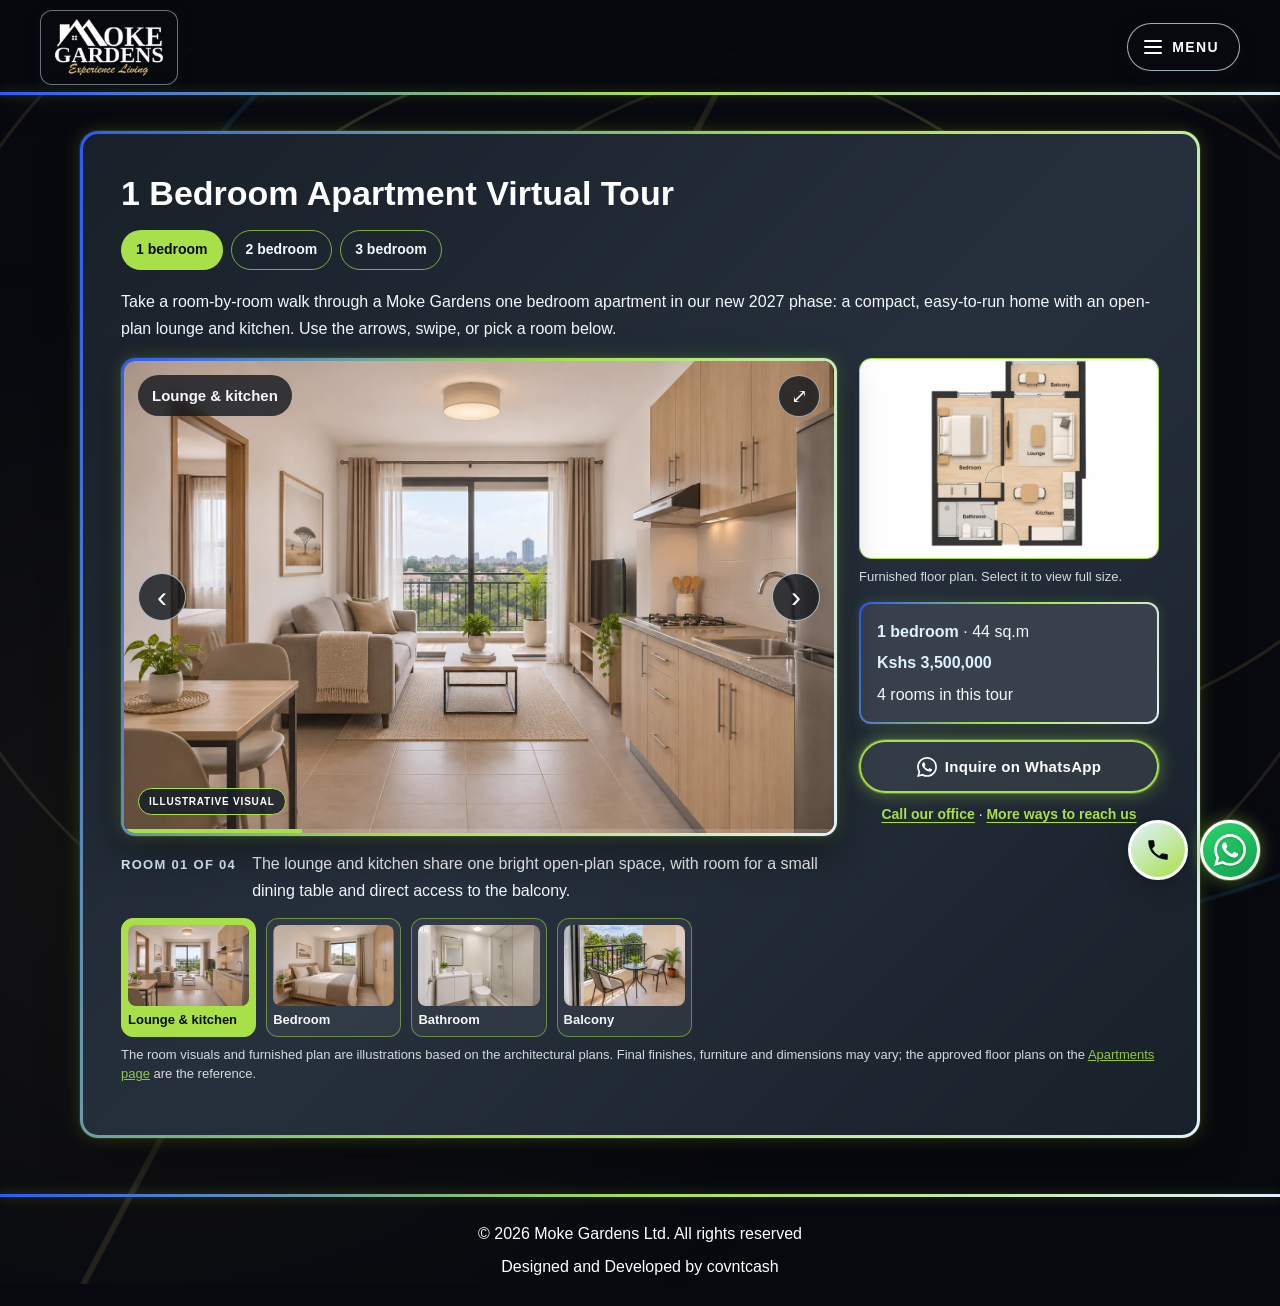
==== commit cd9ba3a3: "Rename the tour contact link to "More ways to reach us" Co-Authored-By: Claude Opus 5.5 <noreply@ant" ====
--- a/1bed-virtual-tour.html
+++ b/1bed-virtual-tour.html
@@ -39,8 +39,8 @@
                         <li>4 rooms in this tour</li>
                     </ul>
                     <div class="tour-booking">
-                        <a class="btn btn-whatsapp tour-book" href="https://wa.me/254769354526?text=Hello%20Moke%20Gardens%2C%20I%27d%20like%20to%20book%20a%20viewing%20of%20the%201%20bedroom%20apartment%20%2844%20sq.m%2C%20Kshs%203%2C500%2C000%29.%20Which%20days%20are%20available%3F" target="_blank" rel="noopener"><svg viewBox="0 0 24 24" aria-hidden="true" focusable="false"><path fill="currentColor" d="M17.47 14.38c-.3-.15-1.76-.87-2.03-.97-.27-.1-.47-.15-.67.15-.2.3-.77.97-.94 1.16-.17.2-.35.22-.64.08-.3-.15-1.26-.47-2.39-1.48-.88-.79-1.48-1.76-1.65-2.06-.17-.3-.02-.46.13-.6.13-.14.3-.35.45-.52.15-.18.2-.3.3-.5.1-.2.05-.37-.03-.52-.07-.15-.67-1.61-.92-2.2-.24-.58-.49-.5-.67-.51h-.57c-.2 0-.52.07-.79.37-.27.3-1.04 1.02-1.04 2.48s1.07 2.88 1.21 3.07c.15.2 2.1 3.2 5.08 4.49.71.31 1.26.49 1.7.63.71.22 1.36.2 1.87.12.57-.09 1.76-.72 2-1.41.25-.7.25-1.29.18-1.41-.08-.13-.27-.2-.57-.35m-5.42 7.4h-.01a9.87 9.87 0 0 1-5.03-1.38l-.36-.21-3.74.98 1-3.65-.24-.37a9.86 9.86 0 0 1-1.51-5.26c0-5.45 4.44-9.88 9.89-9.88 2.64 0 5.12 1.03 6.99 2.9a9.82 9.82 0 0 1 2.89 6.99c0 5.45-4.44 9.88-9.89 9.88m8.41-18.3A11.82 11.82 0 0 0 12.05 0C5.5 0 .16 5.34.16 11.89c0 2.1.55 4.14 1.59 5.95L.06 24l6.3-1.65a11.88 11.88 0 0 0 5.68 1.45h.01c6.55 0 11.89-5.34 11.89-11.89a11.82 11.82 0 0 0-3.48-8.41Z"/></svg><span>Inquire on WhatsApp</span></a>
-                        <p class="tour-book-alt"><a href="tel:+254769354526">Call our office</a><span aria-hidden="true"> &middot; </span><a href="contact-us.html?unit=1-bedroom">More ways to book</a></p>
+                        <a class="btn btn-whatsapp tour-book" href="https://wa.me/254769354526?text=Hello%20Moke%20Gardens%2C%20I%27d%20like%20to%20inquire%20about%20the%201%20bedroom%20apartment%20%2844%20sq.m%2C%20Kshs%203%2C500%2C000%29.%20Please%20share%20more%20details." target="_blank" rel="noopener"><svg viewBox="0 0 24 24" aria-hidden="true" focusable="false"><path fill="currentColor" d="M17.47 14.38c-.3-.15-1.76-.87-2.03-.97-.27-.1-.47-.15-.67.15-.2.3-.77.97-.94 1.16-.17.2-.35.22-.64.08-.3-.15-1.26-.47-2.39-1.48-.88-.79-1.48-1.76-1.65-2.06-.17-.3-.02-.46.13-.6.13-.14.3-.35.45-.52.15-.18.2-.3.3-.5.1-.2.05-.37-.03-.52-.07-.15-.67-1.61-.92-2.2-.24-.58-.49-.5-.67-.51h-.57c-.2 0-.52.07-.79.37-.27.3-1.04 1.02-1.04 2.48s1.07 2.88 1.21 3.07c.15.2 2.1 3.2 5.08 4.49.71.31 1.26.49 1.7.63.71.22 1.36.2 1.87.12.57-.09 1.76-.72 2-1.41.25-.7.25-1.29.18-1.41-.08-.13-.27-.2-.57-.35m-5.42 7.4h-.01a9.87 9.87 0 0 1-5.03-1.38l-.36-.21-3.74.98 1-3.65-.24-.37a9.86 9.86 0 0 1-1.51-5.26c0-5.45 4.44-9.88 9.89-9.88 2.64 0 5.12 1.03 6.99 2.9a9.82 9.82 0 0 1 2.89 6.99c0 5.45-4.44 9.88-9.89 9.88m8.41-18.3A11.82 11.82 0 0 0 12.05 0C5.5 0 .16 5.34.16 11.89c0 2.1.55 4.14 1.59 5.95L.06 24l6.3-1.65a11.88 11.88 0 0 0 5.68 1.45h.01c6.55 0 11.89-5.34 11.89-11.89a11.82 11.82 0 0 0-3.48-8.41Z"/></svg><span>Inquire on WhatsApp</span></a>
+                        <p class="tour-book-alt"><a href="tel:+254769354526">Call our office</a><span aria-hidden="true"> &middot; </span><a href="contact-us.html?unit=1-bedroom">More ways to reach us</a></p>
                     </div>
                 </aside>
             </div>
@@ -49,7 +49,7 @@
     </main>
     <footer class="site-footer"><p>&copy; <span data-year>2026</span> Moke Gardens Ltd. All rights reserved</p><p>Designed and Developed by covntcash</p></footer>
 </div>    <div class="fab-stack">
-        <a class="btn btn-whatsapp" href="https://wa.me/254769354526?text=Hello%20Moke%20Gardens%2C%20I%27d%20like%20to%20book%20a%20viewing." target="_blank" rel="noopener"><svg viewBox="0 0 24 24" aria-hidden="true" focusable="false"><path fill="currentColor" d="M17.47 14.38c-.3-.15-1.76-.87-2.03-.97-.27-.1-.47-.15-.67.15-.2.3-.77.97-.94 1.16-.17.2-.35.22-.64.08-.3-.15-1.26-.47-2.39-1.48-.88-.79-1.48-1.76-1.65-2.06-.17-.3-.02-.46.13-.6.13-.14.3-.35.45-.52.15-.18.2-.3.3-.5.1-.2.05-.37-.03-.52-.07-.15-.67-1.61-.92-2.2-.24-.58-.49-.5-.67-.51h-.57c-.2 0-.52.07-.79.37-.27.3-1.04 1.02-1.04 2.48s1.07 2.88 1.21 3.07c.15.2 2.1 3.2 5.08 4.49.71.31 1.26.49 1.7.63.71.22 1.36.2 1.87.12.57-.09 1.76-.72 2-1.41.25-.7.25-1.29.18-1.41-.08-.13-.27-.2-.57-.35m-5.42 7.4h-.01a9.87 9.87 0 0 1-5.03-1.38l-.36-.21-3.74.98 1-3.65-.24-.37a9.86 9.86 0 0 1-1.51-5.26c0-5.45 4.44-9.88 9.89-9.88 2.64 0 5.12 1.03 6.99 2.9a9.82 9.82 0 0 1 2.89 6.99c0 5.45-4.44 9.88-9.89 9.88m8.41-18.3A11.82 11.82 0 0 0 12.05 0C5.5 0 .16 5.34.16 11.89c0 2.1.55 4.14 1.59 5.95L.06 24l6.3-1.65a11.88 11.88 0 0 0 5.68 1.45h.01c6.55 0 11.89-5.34 11.89-11.89a11.82 11.82 0 0 0-3.48-8.41Z"/></svg><span>WhatsApp our office</span></a>
+        <a class="btn btn-whatsapp" href="https://wa.me/254769354526?text=Hello%20Moke%20Gardens%2C%20I%27d%20like%20to%20make%20an%20inquiry." target="_blank" rel="noopener"><svg viewBox="0 0 24 24" aria-hidden="true" focusable="false"><path fill="currentColor" d="M17.47 14.38c-.3-.15-1.76-.87-2.03-.97-.27-.1-.47-.15-.67.15-.2.3-.77.97-.94 1.16-.17.2-.35.22-.64.08-.3-.15-1.26-.47-2.39-1.48-.88-.79-1.48-1.76-1.65-2.06-.17-.3-.02-.46.13-.6.13-.14.3-.35.45-.52.15-.18.2-.3.3-.5.1-.2.05-.37-.03-.52-.07-.15-.67-1.61-.92-2.2-.24-.58-.49-.5-.67-.51h-.57c-.2 0-.52.07-.79.37-.27.3-1.04 1.02-1.04 2.48s1.07 2.88 1.21 3.07c.15.2 2.1 3.2 5.08 4.49.71.31 1.26.49 1.7.63.71.22 1.36.2 1.87.12.57-.09 1.76-.72 2-1.41.25-.7.25-1.29.18-1.41-.08-.13-.27-.2-.57-.35m-5.42 7.4h-.01a9.87 9.87 0 0 1-5.03-1.38l-.36-.21-3.74.98 1-3.65-.24-.37a9.86 9.86 0 0 1-1.51-5.26c0-5.45 4.44-9.88 9.89-9.88 2.64 0 5.12 1.03 6.99 2.9a9.82 9.82 0 0 1 2.89 6.99c0 5.45-4.44 9.88-9.89 9.88m8.41-18.3A11.82 11.82 0 0 0 12.05 0C5.5 0 .16 5.34.16 11.89c0 2.1.55 4.14 1.59 5.95L.06 24l6.3-1.65a11.88 11.88 0 0 0 5.68 1.45h.01c6.55 0 11.89-5.34 11.89-11.89a11.82 11.82 0 0 0-3.48-8.41Z"/></svg><span>WhatsApp our office</span></a>
         <a class="btn btn-gold call-fab" href="tel:+254769354526"><svg viewBox="0 0 24 24" aria-hidden="true" focusable="false"><path fill="currentColor" d="M6.6 10.8a15.1 15.1 0 0 0 6.6 6.6l2.2-2.2c.3-.3.7-.4 1-.2 1.1.4 2.3.6 3.6.6.6 0 1 .4 1 1V20c0 .6-.4 1-1 1A17 17 0 0 1 3 4c0-.6.4-1 1-1h3.5c.6 0 1 .4 1 1 0 1.3.2 2.5.6 3.6.1.3 0 .7-.2 1l-2.3 2.2Z"/></svg><span>Call our office: +254 769 354 526</span></a>
     </div>
     <script src="site.js?v=20261106b" defer></script>
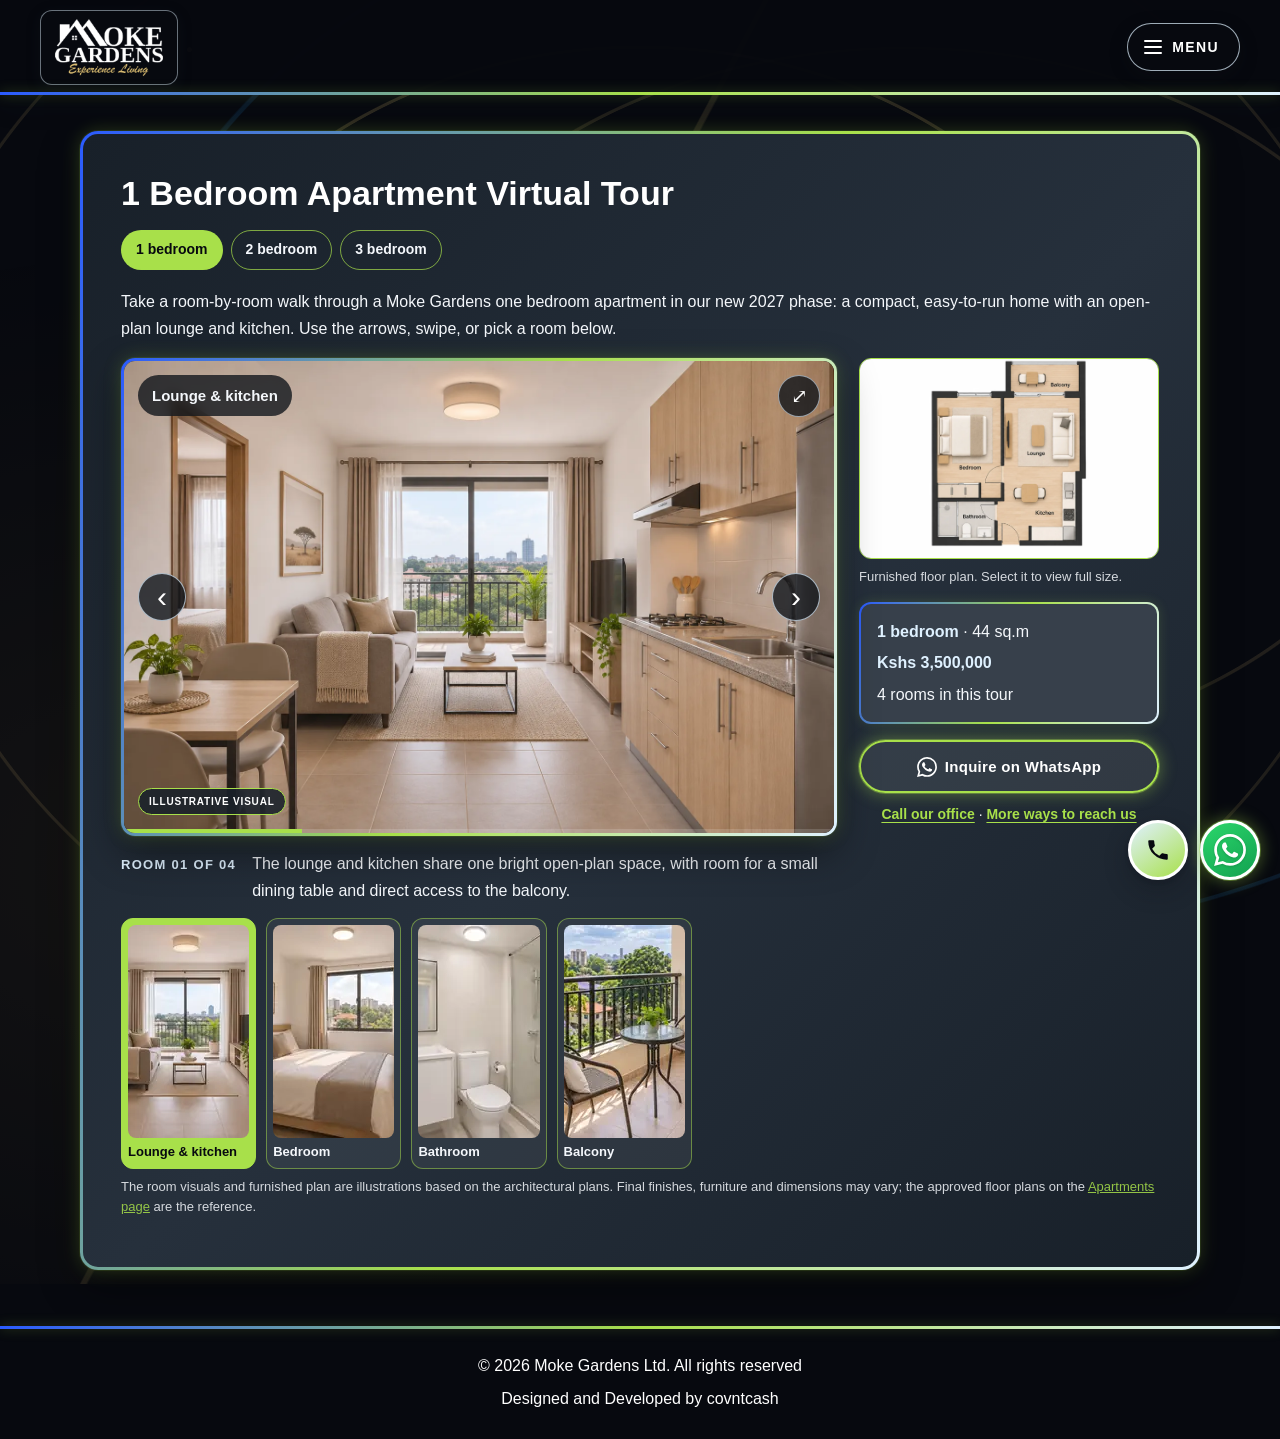
==== commit 1a92224c: "Load off-screen images by script instead of loading="lazy" The native attribute makes browsers log a" ====
--- a/1bed-virtual-tour.html
+++ b/1bed-virtual-tour.html
@@ -32,7 +32,7 @@
                     <noscript><p>Please enable JavaScript to view the room-by-room tour. You can also see these rooms on the <a href="apartments.html">Apartments page</a>.</p></noscript>
                 </div>
                 <aside class="tour-aside" aria-label="Apartment details">
-                    <figure><a href="images/plans/1-bed-furnished.webp?v=20261105a" data-lightbox="plan-1" data-caption="One bedroom apartment: furnished floor plan (illustrative)"><img src="images/plans/1-bed-furnished.webp?v=20261105a" alt="Furnished floor plan of the one bedroom apartment showing the lounge & kitchen, bedroom, bathroom, balcony" loading="lazy" decoding="async"></a><figcaption>Furnished floor plan. Select it to view full size.</figcaption></figure>
+                    <figure><a href="images/plans/1-bed-furnished.webp?v=20261105a" data-lightbox="plan-1" data-caption="One bedroom apartment: furnished floor plan (illustrative)"><img src="images/plans/1-bed-furnished.webp?v=20261105a" width="1400" height="933" alt="Furnished floor plan of the one bedroom apartment showing the lounge & kitchen, bedroom, bathroom, balcony" decoding="async"></a><figcaption>Furnished floor plan. Select it to view full size.</figcaption></figure>
                     <ul class="tour-facts">
                         <li><strong>1 bedroom</strong> · 44 sq.m</li>
                         <li><strong>Kshs 3,500,000</strong></li>
@@ -52,7 +52,7 @@
         <a class="btn btn-whatsapp" href="https://wa.me/254769354526?text=Hello%20Moke%20Gardens%2C%20I%27d%20like%20to%20make%20an%20inquiry." target="_blank" rel="noopener"><svg viewBox="0 0 24 24" aria-hidden="true" focusable="false"><path fill="currentColor" d="M17.47 14.38c-.3-.15-1.76-.87-2.03-.97-.27-.1-.47-.15-.67.15-.2.3-.77.97-.94 1.16-.17.2-.35.22-.64.08-.3-.15-1.26-.47-2.39-1.48-.88-.79-1.48-1.76-1.65-2.06-.17-.3-.02-.46.13-.6.13-.14.3-.35.45-.52.15-.18.2-.3.3-.5.1-.2.05-.37-.03-.52-.07-.15-.67-1.61-.92-2.2-.24-.58-.49-.5-.67-.51h-.57c-.2 0-.52.07-.79.37-.27.3-1.04 1.02-1.04 2.48s1.07 2.88 1.21 3.07c.15.2 2.1 3.2 5.08 4.49.71.31 1.26.49 1.7.63.71.22 1.36.2 1.87.12.57-.09 1.76-.72 2-1.41.25-.7.25-1.29.18-1.41-.08-.13-.27-.2-.57-.35m-5.42 7.4h-.01a9.87 9.87 0 0 1-5.03-1.38l-.36-.21-3.74.98 1-3.65-.24-.37a9.86 9.86 0 0 1-1.51-5.26c0-5.45 4.44-9.88 9.89-9.88 2.64 0 5.12 1.03 6.99 2.9a9.82 9.82 0 0 1 2.89 6.99c0 5.45-4.44 9.88-9.89 9.88m8.41-18.3A11.82 11.82 0 0 0 12.05 0C5.5 0 .16 5.34.16 11.89c0 2.1.55 4.14 1.59 5.95L.06 24l6.3-1.65a11.88 11.88 0 0 0 5.68 1.45h.01c6.55 0 11.89-5.34 11.89-11.89a11.82 11.82 0 0 0-3.48-8.41Z"/></svg><span>WhatsApp our office</span></a>
         <a class="btn btn-gold call-fab" href="tel:+254769354526"><svg viewBox="0 0 24 24" aria-hidden="true" focusable="false"><path fill="currentColor" d="M6.6 10.8a15.1 15.1 0 0 0 6.6 6.6l2.2-2.2c.3-.3.7-.4 1-.2 1.1.4 2.3.6 3.6.6.6 0 1 .4 1 1V20c0 .6-.4 1-1 1A17 17 0 0 1 3 4c0-.6.4-1 1-1h3.5c.6 0 1 .4 1 1 0 1.3.2 2.5.6 3.6.1.3 0 .7-.2 1l-2.3 2.2Z"/></svg><span>Call our office: +254 769 354 526</span></a>
     </div>
-    <script src="site.js?v=20261106b" defer></script>
-    <script src="room-tour.js?v=20261105a" defer></script>
+    <script src="site.js?v=20261112b" defer></script>
+    <script src="room-tour.js?v=20261112a" defer></script>
 </body>
 </html>
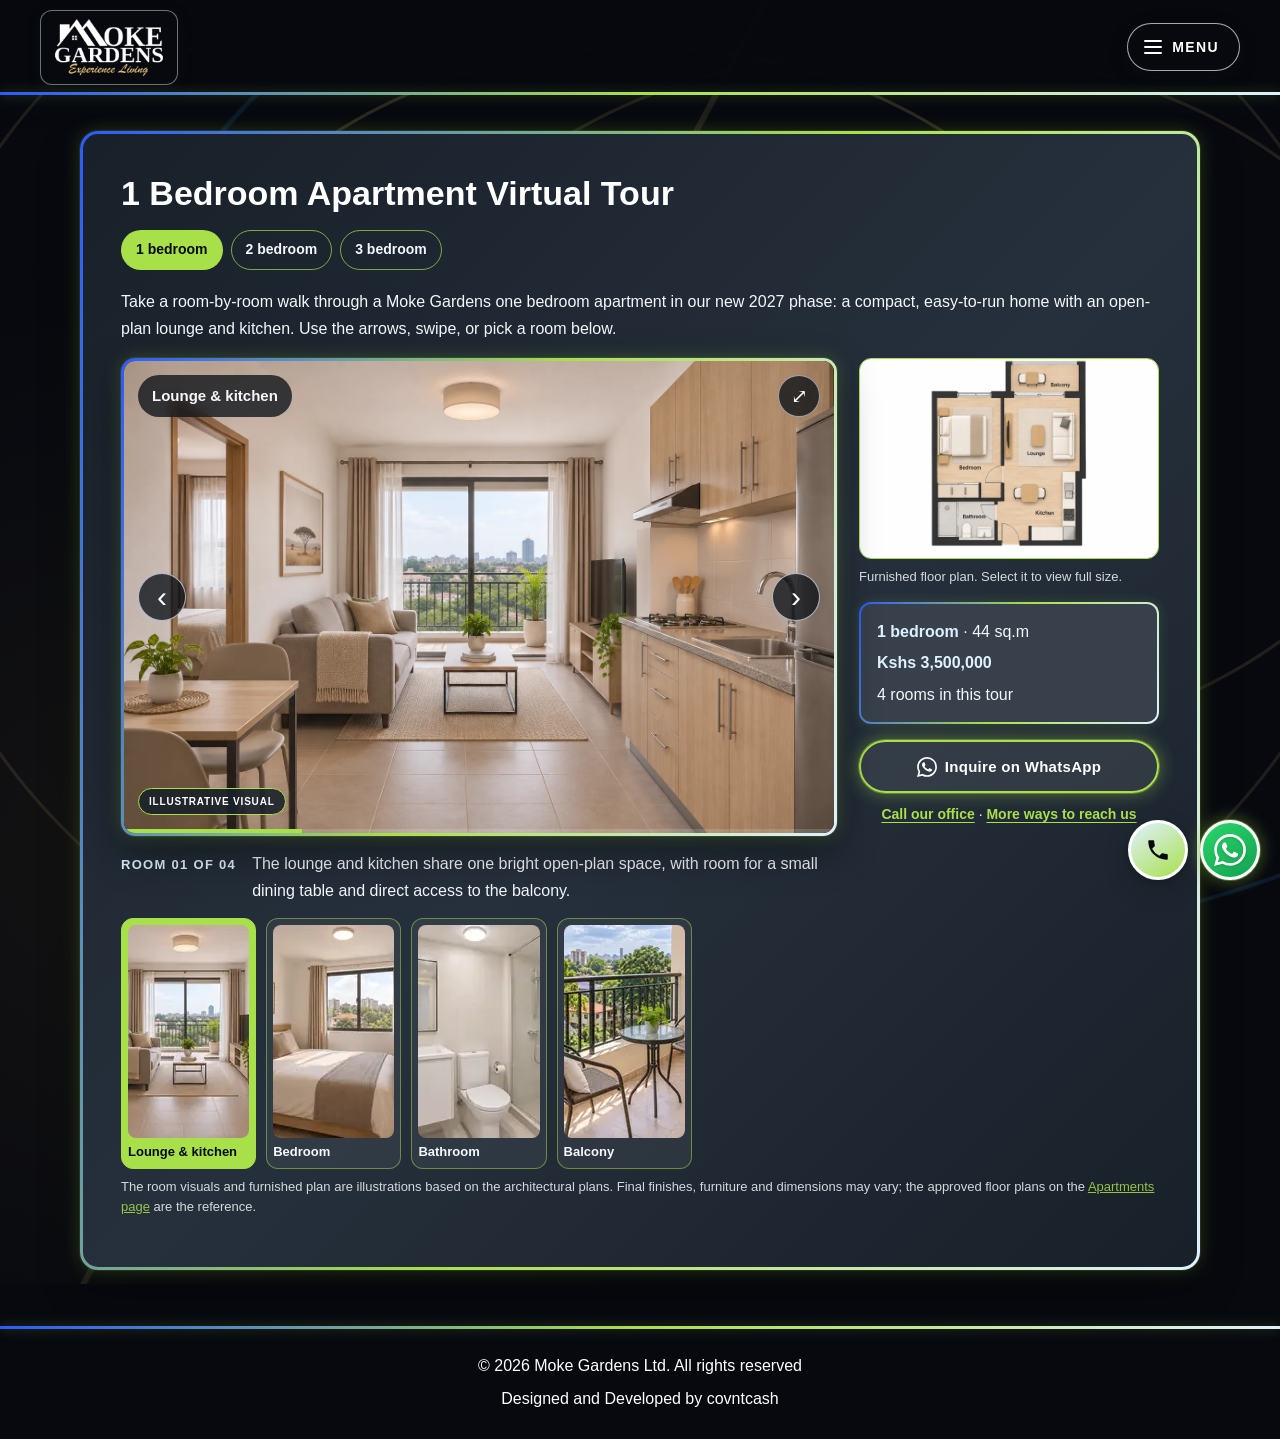
==== commit 07488f65: "Use the new office number 0180 888 111 for calls and WhatsApp Co-Authored-By: Claude Opus 5.5 <norep" ====
--- a/1bed-virtual-tour.html
+++ b/1bed-virtual-tour.html
@@ -39,8 +39,8 @@
                         <li>4 rooms in this tour</li>
                     </ul>
                     <div class="tour-booking">
-                        <a class="btn btn-whatsapp tour-book" href="https://wa.me/254769354526?text=Hello%20Moke%20Gardens%2C%20I%27d%20like%20to%20inquire%20about%20the%201%20bedroom%20apartment%20%2844%20sq.m%2C%20Kshs%203%2C500%2C000%29.%20Please%20share%20more%20details." target="_blank" rel="noopener"><svg viewBox="0 0 24 24" aria-hidden="true" focusable="false"><path fill="currentColor" d="M17.47 14.38c-.3-.15-1.76-.87-2.03-.97-.27-.1-.47-.15-.67.15-.2.3-.77.97-.94 1.16-.17.2-.35.22-.64.08-.3-.15-1.26-.47-2.39-1.48-.88-.79-1.48-1.76-1.65-2.06-.17-.3-.02-.46.13-.6.13-.14.3-.35.45-.52.15-.18.2-.3.3-.5.1-.2.05-.37-.03-.52-.07-.15-.67-1.61-.92-2.2-.24-.58-.49-.5-.67-.51h-.57c-.2 0-.52.07-.79.37-.27.3-1.04 1.02-1.04 2.48s1.07 2.88 1.21 3.07c.15.2 2.1 3.2 5.08 4.49.71.31 1.26.49 1.7.63.71.22 1.36.2 1.87.12.57-.09 1.76-.72 2-1.41.25-.7.25-1.29.18-1.41-.08-.13-.27-.2-.57-.35m-5.42 7.4h-.01a9.87 9.87 0 0 1-5.03-1.38l-.36-.21-3.74.98 1-3.65-.24-.37a9.86 9.86 0 0 1-1.51-5.26c0-5.45 4.44-9.88 9.89-9.88 2.64 0 5.12 1.03 6.99 2.9a9.82 9.82 0 0 1 2.89 6.99c0 5.45-4.44 9.88-9.89 9.88m8.41-18.3A11.82 11.82 0 0 0 12.05 0C5.5 0 .16 5.34.16 11.89c0 2.1.55 4.14 1.59 5.95L.06 24l6.3-1.65a11.88 11.88 0 0 0 5.68 1.45h.01c6.55 0 11.89-5.34 11.89-11.89a11.82 11.82 0 0 0-3.48-8.41Z"/></svg><span>Inquire on WhatsApp</span></a>
-                        <p class="tour-book-alt"><a href="tel:+254769354526">Call our office</a><span aria-hidden="true"> &middot; </span><a href="contact-us.html?unit=1-bedroom">More ways to reach us</a></p>
+                        <a class="btn btn-whatsapp tour-book" href="https://wa.me/254180888111?text=Hello%20Moke%20Gardens%2C%20I%27d%20like%20to%20inquire%20about%20the%201%20bedroom%20apartment%20%2844%20sq.m%2C%20Kshs%203%2C500%2C000%29.%20Please%20share%20more%20details." target="_blank" rel="noopener"><svg viewBox="0 0 24 24" aria-hidden="true" focusable="false"><path fill="currentColor" d="M17.47 14.38c-.3-.15-1.76-.87-2.03-.97-.27-.1-.47-.15-.67.15-.2.3-.77.97-.94 1.16-.17.2-.35.22-.64.08-.3-.15-1.26-.47-2.39-1.48-.88-.79-1.48-1.76-1.65-2.06-.17-.3-.02-.46.13-.6.13-.14.3-.35.45-.52.15-.18.2-.3.3-.5.1-.2.05-.37-.03-.52-.07-.15-.67-1.61-.92-2.2-.24-.58-.49-.5-.67-.51h-.57c-.2 0-.52.07-.79.37-.27.3-1.04 1.02-1.04 2.48s1.07 2.88 1.21 3.07c.15.2 2.1 3.2 5.08 4.49.71.31 1.26.49 1.7.63.71.22 1.36.2 1.87.12.57-.09 1.76-.72 2-1.41.25-.7.25-1.29.18-1.41-.08-.13-.27-.2-.57-.35m-5.42 7.4h-.01a9.87 9.87 0 0 1-5.03-1.38l-.36-.21-3.74.98 1-3.65-.24-.37a9.86 9.86 0 0 1-1.51-5.26c0-5.45 4.44-9.88 9.89-9.88 2.64 0 5.12 1.03 6.99 2.9a9.82 9.82 0 0 1 2.89 6.99c0 5.45-4.44 9.88-9.89 9.88m8.41-18.3A11.82 11.82 0 0 0 12.05 0C5.5 0 .16 5.34.16 11.89c0 2.1.55 4.14 1.59 5.95L.06 24l6.3-1.65a11.88 11.88 0 0 0 5.68 1.45h.01c6.55 0 11.89-5.34 11.89-11.89a11.82 11.82 0 0 0-3.48-8.41Z"/></svg><span>Inquire on WhatsApp</span></a>
+                        <p class="tour-book-alt"><a href="tel:+254180888111">Call our office</a><span aria-hidden="true"> &middot; </span><a href="contact-us.html?unit=1-bedroom">More ways to reach us</a></p>
                     </div>
                 </aside>
             </div>
@@ -49,10 +49,10 @@
     </main>
     <footer class="site-footer"><p>&copy; <span data-year>2026</span> Moke Gardens Ltd. All rights reserved</p><p>Designed and Developed by covntcash</p></footer>
 </div>    <div class="fab-stack">
-        <a class="btn btn-whatsapp" href="https://wa.me/254769354526?text=Hello%20Moke%20Gardens%2C%20I%27d%20like%20to%20make%20an%20inquiry." target="_blank" rel="noopener"><svg viewBox="0 0 24 24" aria-hidden="true" focusable="false"><path fill="currentColor" d="M17.47 14.38c-.3-.15-1.76-.87-2.03-.97-.27-.1-.47-.15-.67.15-.2.3-.77.97-.94 1.16-.17.2-.35.22-.64.08-.3-.15-1.26-.47-2.39-1.48-.88-.79-1.48-1.76-1.65-2.06-.17-.3-.02-.46.13-.6.13-.14.3-.35.45-.52.15-.18.2-.3.3-.5.1-.2.05-.37-.03-.52-.07-.15-.67-1.61-.92-2.2-.24-.58-.49-.5-.67-.51h-.57c-.2 0-.52.07-.79.37-.27.3-1.04 1.02-1.04 2.48s1.07 2.88 1.21 3.07c.15.2 2.1 3.2 5.08 4.49.71.31 1.26.49 1.7.63.71.22 1.36.2 1.87.12.57-.09 1.76-.72 2-1.41.25-.7.25-1.29.18-1.41-.08-.13-.27-.2-.57-.35m-5.42 7.4h-.01a9.87 9.87 0 0 1-5.03-1.38l-.36-.21-3.74.98 1-3.65-.24-.37a9.86 9.86 0 0 1-1.51-5.26c0-5.45 4.44-9.88 9.89-9.88 2.64 0 5.12 1.03 6.99 2.9a9.82 9.82 0 0 1 2.89 6.99c0 5.45-4.44 9.88-9.89 9.88m8.41-18.3A11.82 11.82 0 0 0 12.05 0C5.5 0 .16 5.34.16 11.89c0 2.1.55 4.14 1.59 5.95L.06 24l6.3-1.65a11.88 11.88 0 0 0 5.68 1.45h.01c6.55 0 11.89-5.34 11.89-11.89a11.82 11.82 0 0 0-3.48-8.41Z"/></svg><span>WhatsApp our office</span></a>
-        <a class="btn btn-gold call-fab" href="tel:+254769354526"><svg viewBox="0 0 24 24" aria-hidden="true" focusable="false"><path fill="currentColor" d="M6.6 10.8a15.1 15.1 0 0 0 6.6 6.6l2.2-2.2c.3-.3.7-.4 1-.2 1.1.4 2.3.6 3.6.6.6 0 1 .4 1 1V20c0 .6-.4 1-1 1A17 17 0 0 1 3 4c0-.6.4-1 1-1h3.5c.6 0 1 .4 1 1 0 1.3.2 2.5.6 3.6.1.3 0 .7-.2 1l-2.3 2.2Z"/></svg><span>Call our office: +254 769 354 526</span></a>
+        <a class="btn btn-whatsapp" href="https://wa.me/254180888111?text=Hello%20Moke%20Gardens%2C%20I%27d%20like%20to%20make%20an%20inquiry." target="_blank" rel="noopener"><svg viewBox="0 0 24 24" aria-hidden="true" focusable="false"><path fill="currentColor" d="M17.47 14.38c-.3-.15-1.76-.87-2.03-.97-.27-.1-.47-.15-.67.15-.2.3-.77.97-.94 1.16-.17.2-.35.22-.64.08-.3-.15-1.26-.47-2.39-1.48-.88-.79-1.48-1.76-1.65-2.06-.17-.3-.02-.46.13-.6.13-.14.3-.35.45-.52.15-.18.2-.3.3-.5.1-.2.05-.37-.03-.52-.07-.15-.67-1.61-.92-2.2-.24-.58-.49-.5-.67-.51h-.57c-.2 0-.52.07-.79.37-.27.3-1.04 1.02-1.04 2.48s1.07 2.88 1.21 3.07c.15.2 2.1 3.2 5.08 4.49.71.31 1.26.49 1.7.63.71.22 1.36.2 1.87.12.57-.09 1.76-.72 2-1.41.25-.7.25-1.29.18-1.41-.08-.13-.27-.2-.57-.35m-5.42 7.4h-.01a9.87 9.87 0 0 1-5.03-1.38l-.36-.21-3.74.98 1-3.65-.24-.37a9.86 9.86 0 0 1-1.51-5.26c0-5.45 4.44-9.88 9.89-9.88 2.64 0 5.12 1.03 6.99 2.9a9.82 9.82 0 0 1 2.89 6.99c0 5.45-4.44 9.88-9.89 9.88m8.41-18.3A11.82 11.82 0 0 0 12.05 0C5.5 0 .16 5.34.16 11.89c0 2.1.55 4.14 1.59 5.95L.06 24l6.3-1.65a11.88 11.88 0 0 0 5.68 1.45h.01c6.55 0 11.89-5.34 11.89-11.89a11.82 11.82 0 0 0-3.48-8.41Z"/></svg><span>WhatsApp our office</span></a>
+        <a class="btn btn-gold call-fab" href="tel:+254180888111"><svg viewBox="0 0 24 24" aria-hidden="true" focusable="false"><path fill="currentColor" d="M6.6 10.8a15.1 15.1 0 0 0 6.6 6.6l2.2-2.2c.3-.3.7-.4 1-.2 1.1.4 2.3.6 3.6.6.6 0 1 .4 1 1V20c0 .6-.4 1-1 1A17 17 0 0 1 3 4c0-.6.4-1 1-1h3.5c.6 0 1 .4 1 1 0 1.3.2 2.5.6 3.6.1.3 0 .7-.2 1l-2.3 2.2Z"/></svg><span>Call our office: +254 180 888 111</span></a>
     </div>
-    <script src="site.js?v=20261112b" defer></script>
+    <script src="site.js?v=20261112c" defer></script>
     <script src="room-tour.js?v=20261112a" defer></script>
 </body>
 </html>
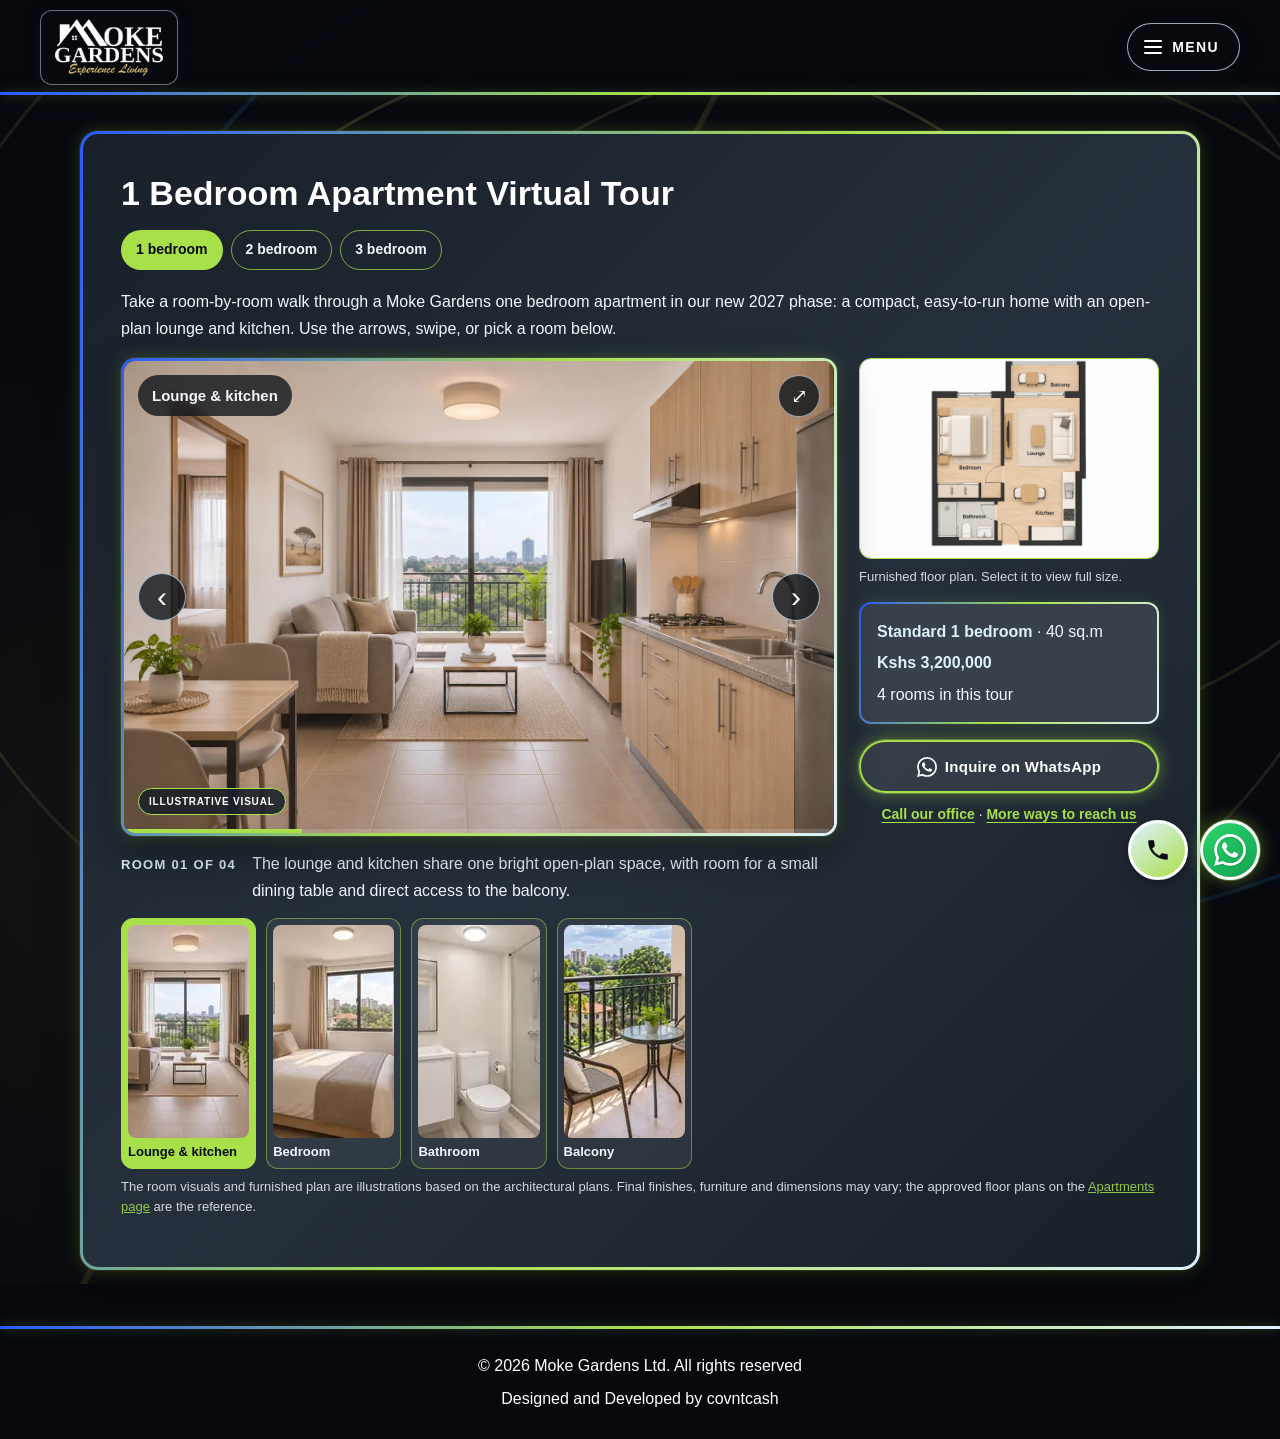
==== commit 455d4b0c: "Sync apartment prices, sizes and brochure from vibe-code-it - Studio Kshs 2,040,000; new compact 1 b" ====
--- a/1bed-virtual-tour.html
+++ b/1bed-virtual-tour.html
@@ -34,12 +34,12 @@
                 <aside class="tour-aside" aria-label="Apartment details">
                     <figure><a href="images/plans/1-bed-furnished.webp?v=20261105a" data-lightbox="plan-1" data-caption="One bedroom apartment: furnished floor plan (illustrative)"><img src="images/plans/1-bed-furnished.webp?v=20261105a" width="1400" height="933" alt="Furnished floor plan of the one bedroom apartment showing the lounge & kitchen, bedroom, bathroom, balcony" decoding="async"></a><figcaption>Furnished floor plan. Select it to view full size.</figcaption></figure>
                     <ul class="tour-facts">
-                        <li><strong>1 bedroom</strong> · 44 sq.m</li>
-                        <li><strong>Kshs 3,500,000</strong></li>
+                        <li><strong>Standard 1 bedroom</strong> · 40 sq.m</li>
+                        <li><strong>Kshs 3,200,000</strong></li>
                         <li>4 rooms in this tour</li>
                     </ul>
                     <div class="tour-booking">
-                        <a class="btn btn-whatsapp tour-book" href="https://wa.me/254180888111?text=Hello%20Moke%20Gardens%2C%20I%27d%20like%20to%20inquire%20about%20the%201%20bedroom%20apartment%20%2844%20sq.m%2C%20Kshs%203%2C500%2C000%29.%20Please%20share%20more%20details." target="_blank" rel="noopener"><svg viewBox="0 0 24 24" aria-hidden="true" focusable="false"><path fill="currentColor" d="M17.47 14.38c-.3-.15-1.76-.87-2.03-.97-.27-.1-.47-.15-.67.15-.2.3-.77.97-.94 1.16-.17.2-.35.22-.64.08-.3-.15-1.26-.47-2.39-1.48-.88-.79-1.48-1.76-1.65-2.06-.17-.3-.02-.46.13-.6.13-.14.3-.35.45-.52.15-.18.2-.3.3-.5.1-.2.05-.37-.03-.52-.07-.15-.67-1.61-.92-2.2-.24-.58-.49-.5-.67-.51h-.57c-.2 0-.52.07-.79.37-.27.3-1.04 1.02-1.04 2.48s1.07 2.88 1.21 3.07c.15.2 2.1 3.2 5.08 4.49.71.31 1.26.49 1.7.63.71.22 1.36.2 1.87.12.57-.09 1.76-.72 2-1.41.25-.7.25-1.29.18-1.41-.08-.13-.27-.2-.57-.35m-5.42 7.4h-.01a9.87 9.87 0 0 1-5.03-1.38l-.36-.21-3.74.98 1-3.65-.24-.37a9.86 9.86 0 0 1-1.51-5.26c0-5.45 4.44-9.88 9.89-9.88 2.64 0 5.12 1.03 6.99 2.9a9.82 9.82 0 0 1 2.89 6.99c0 5.45-4.44 9.88-9.89 9.88m8.41-18.3A11.82 11.82 0 0 0 12.05 0C5.5 0 .16 5.34.16 11.89c0 2.1.55 4.14 1.59 5.95L.06 24l6.3-1.65a11.88 11.88 0 0 0 5.68 1.45h.01c6.55 0 11.89-5.34 11.89-11.89a11.82 11.82 0 0 0-3.48-8.41Z"/></svg><span>Inquire on WhatsApp</span></a>
+                        <a class="btn btn-whatsapp tour-book" href="https://wa.me/254180888111?text=Hello%20Moke%20Gardens%2C%20I%27d%20like%20to%20inquire%20about%20the%20standard%201%20bedroom%20apartment%20%2840%20sq.m%2C%20Kshs%203%2C200%2C000%29.%20Please%20share%20more%20details." target="_blank" rel="noopener"><svg viewBox="0 0 24 24" aria-hidden="true" focusable="false"><path fill="currentColor" d="M17.47 14.38c-.3-.15-1.76-.87-2.03-.97-.27-.1-.47-.15-.67.15-.2.3-.77.97-.94 1.16-.17.2-.35.22-.64.08-.3-.15-1.26-.47-2.39-1.48-.88-.79-1.48-1.76-1.65-2.06-.17-.3-.02-.46.13-.6.13-.14.3-.35.45-.52.15-.18.2-.3.3-.5.1-.2.05-.37-.03-.52-.07-.15-.67-1.61-.92-2.2-.24-.58-.49-.5-.67-.51h-.57c-.2 0-.52.07-.79.37-.27.3-1.04 1.02-1.04 2.48s1.07 2.88 1.21 3.07c.15.2 2.1 3.2 5.08 4.49.71.31 1.26.49 1.7.63.71.22 1.36.2 1.87.12.57-.09 1.76-.72 2-1.41.25-.7.25-1.29.18-1.41-.08-.13-.27-.2-.57-.35m-5.42 7.4h-.01a9.87 9.87 0 0 1-5.03-1.38l-.36-.21-3.74.98 1-3.65-.24-.37a9.86 9.86 0 0 1-1.51-5.26c0-5.45 4.44-9.88 9.89-9.88 2.64 0 5.12 1.03 6.99 2.9a9.82 9.82 0 0 1 2.89 6.99c0 5.45-4.44 9.88-9.89 9.88m8.41-18.3A11.82 11.82 0 0 0 12.05 0C5.5 0 .16 5.34.16 11.89c0 2.1.55 4.14 1.59 5.95L.06 24l6.3-1.65a11.88 11.88 0 0 0 5.68 1.45h.01c6.55 0 11.89-5.34 11.89-11.89a11.82 11.82 0 0 0-3.48-8.41Z"/></svg><span>Inquire on WhatsApp</span></a>
                         <p class="tour-book-alt"><a href="tel:+254180888111">Call our office</a><span aria-hidden="true"> &middot; </span><a href="contact-us.html?unit=1-bedroom">More ways to reach us</a></p>
                     </div>
                 </aside>
@@ -52,7 +52,7 @@
         <a class="btn btn-whatsapp" href="https://wa.me/254180888111?text=Hello%20Moke%20Gardens%2C%20I%27d%20like%20to%20make%20an%20inquiry." target="_blank" rel="noopener"><svg viewBox="0 0 24 24" aria-hidden="true" focusable="false"><path fill="currentColor" d="M17.47 14.38c-.3-.15-1.76-.87-2.03-.97-.27-.1-.47-.15-.67.15-.2.3-.77.97-.94 1.16-.17.2-.35.22-.64.08-.3-.15-1.26-.47-2.39-1.48-.88-.79-1.48-1.76-1.65-2.06-.17-.3-.02-.46.13-.6.13-.14.3-.35.45-.52.15-.18.2-.3.3-.5.1-.2.05-.37-.03-.52-.07-.15-.67-1.61-.92-2.2-.24-.58-.49-.5-.67-.51h-.57c-.2 0-.52.07-.79.37-.27.3-1.04 1.02-1.04 2.48s1.07 2.88 1.21 3.07c.15.2 2.1 3.2 5.08 4.49.71.31 1.26.49 1.7.63.71.22 1.36.2 1.87.12.57-.09 1.76-.72 2-1.41.25-.7.25-1.29.18-1.41-.08-.13-.27-.2-.57-.35m-5.42 7.4h-.01a9.87 9.87 0 0 1-5.03-1.38l-.36-.21-3.74.98 1-3.65-.24-.37a9.86 9.86 0 0 1-1.51-5.26c0-5.45 4.44-9.88 9.89-9.88 2.64 0 5.12 1.03 6.99 2.9a9.82 9.82 0 0 1 2.89 6.99c0 5.45-4.44 9.88-9.89 9.88m8.41-18.3A11.82 11.82 0 0 0 12.05 0C5.5 0 .16 5.34.16 11.89c0 2.1.55 4.14 1.59 5.95L.06 24l6.3-1.65a11.88 11.88 0 0 0 5.68 1.45h.01c6.55 0 11.89-5.34 11.89-11.89a11.82 11.82 0 0 0-3.48-8.41Z"/></svg><span>WhatsApp our office</span></a>
         <a class="btn btn-gold call-fab" href="tel:+254180888111"><svg viewBox="0 0 24 24" aria-hidden="true" focusable="false"><path fill="currentColor" d="M6.6 10.8a15.1 15.1 0 0 0 6.6 6.6l2.2-2.2c.3-.3.7-.4 1-.2 1.1.4 2.3.6 3.6.6.6 0 1 .4 1 1V20c0 .6-.4 1-1 1A17 17 0 0 1 3 4c0-.6.4-1 1-1h3.5c.6 0 1 .4 1 1 0 1.3.2 2.5.6 3.6.1.3 0 .7-.2 1l-2.3 2.2Z"/></svg><span>Call our office: +254 180 888 111</span></a>
     </div>
-    <script src="site.js?v=20261112c" defer></script>
+    <script src="site.js?v=20261123a" defer></script>
     <script src="room-tour.js?v=20261112a" defer></script>
 </body>
 </html>
